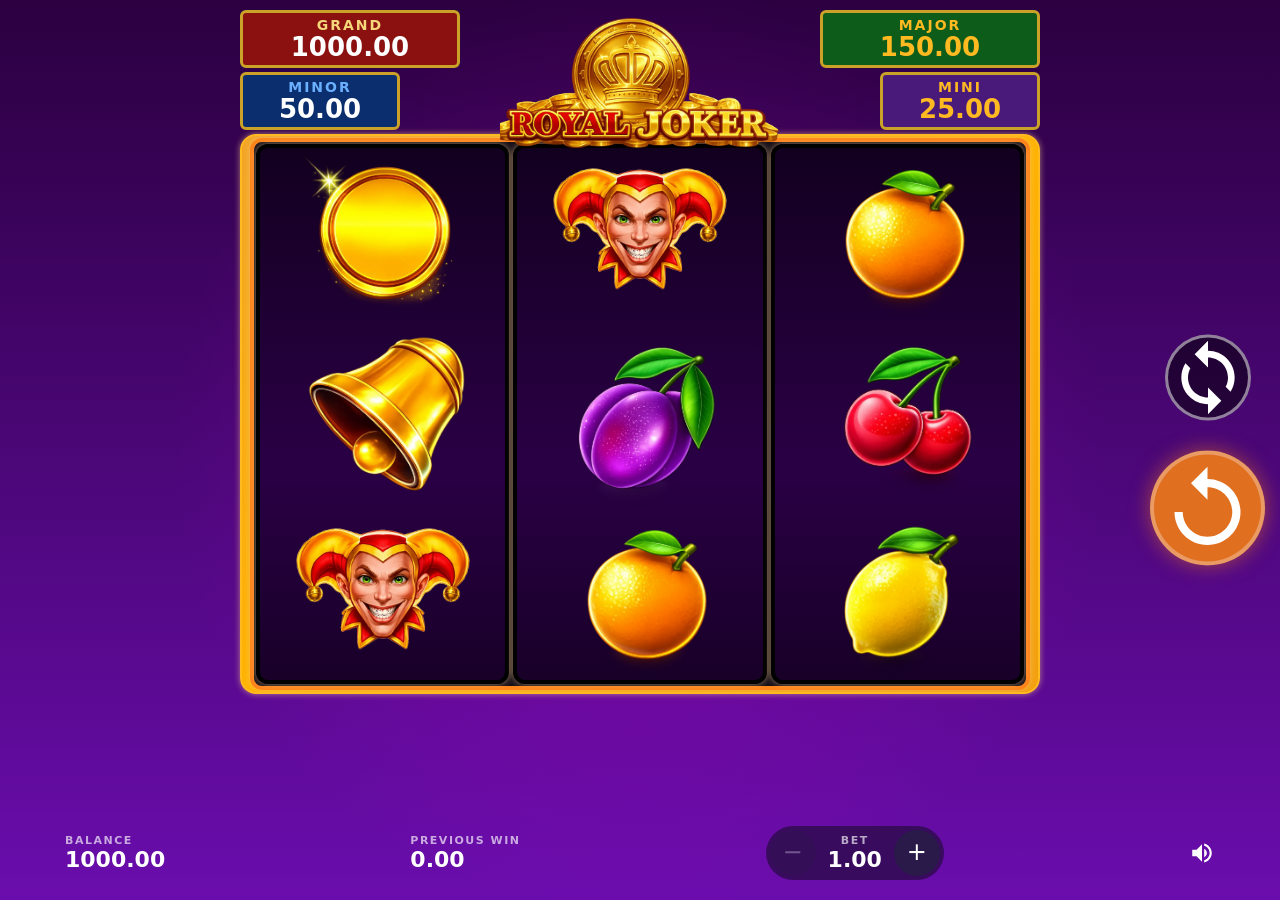
==== docs/index.html @ aa36d85f "build after fix" ====
<!doctype html>
<html lang="en">
	<head>
		<meta charset="UTF-8">
		<meta name="viewport" content="width=device-width, initial-scale=1.0, maximum-scale=1.0, user-scalable=no">
		<link rel="shortcut icon" href="./assets/img/favicon.ico">
		<title>Royal Joker: Hold and Win</title>
		<script type="module" crossorigin="" src="./js/index.min.js?v=1774615355689"></script>
		<link rel="modulepreload" crossorigin="" href="./js/common.min.js?v=1774615355689">
		<link rel="stylesheet" crossorigin="" href="./css/index.min.css?v=1774615355689">
	</head>
	<body>
		<div class="wrapper">
			<main class="page">
				<div class="page__container">
					<div class="game">
						<div class="game__wrap">
							<!-- Header with jackpots and logo -->
							<div class="game__header">
								<div class="game__header-coin">
									<img alt="Logo" fetchpriority="high" src="./assets/img/logo.webp">
								</div>
								<div class="game__header-top">
									<div class="jackpot jackpot--grand">
										<span class="jackpot__label">GRAND</span>
										<span class="jackpot__value">1000.00</span>
									</div>
									<div class="jackpot jackpot--major">
										<span class="jackpot__label">MAJOR</span>
										<span class="jackpot__value">150.00</span>
									</div>
								</div>
								<div class="game__header-bottom">
									<div class="jackpot jackpot--minor">
										<span class="jackpot__label">MINOR</span>
										<span class="jackpot__value">50.00</span>
									</div>
									<div class="jackpot jackpot--mini">
										<span class="jackpot__label">MINI</span>
										<span class="jackpot__value">25.00</span>
									</div>
								</div>
							</div>
							<div class="game__field">
								<div class="drum">
									<div class="drum__spinner">
										<div class="drum__column">
											<div class="drum__image">
												<img alt="Icon game" src="./assets/img/icon/icon-1.webp">
											</div>
											<div class="drum__image">
												<img alt="Icon game" src="./assets/img/icon/icon-2.webp">
											</div>
											<div class="drum__image">
												<img alt="Icon game" src="./assets/img/icon/icon-3.webp">
											</div>
										</div>
										<div class="drum__column">
											<div class="drum__image">
												<img alt="Icon game" src="./assets/img/icon/icon-5.webp">
											</div>
											<div class="drum__image">
												<img alt="Icon game" src="./assets/img/icon/icon-6.webp">
											</div>
											<div class="drum__image">
												<img alt="Icon game" src="./assets/img/icon/icon-7.webp">
											</div>
										</div>
										<div class="drum__column">
											<div class="drum__image">
												<img alt="Icon game" src="./assets/img/icon/icon-1.webp">
											</div>
											<div class="drum__image">
												<img alt="Icon game" src="./assets/img/icon/icon-2.webp">
											</div>
											<div class="drum__image">
												<img alt="Icon game" src="./assets/img/icon/icon-3.webp">
											</div>
										</div>
										<div class="drum__column">
											<div class="drum__image">
												<img alt="Icon game" src="./assets/img/icon/icon-5.webp">
											</div>
											<div class="drum__image">
												<img alt="Icon game" src="./assets/img/icon/icon-6.webp">
											</div>
											<div class="drum__image">
												<img alt="Icon game" src="./assets/img/icon/icon-7.webp">
											</div>
										</div>
										<div class="drum__column">
											<div class="drum__image">
												<img alt="Icon game" src="./assets/img/icon/icon-1.webp">
											</div>
											<div class="drum__image">
												<img alt="Icon game" src="./assets/img/icon/icon-2.webp">
											</div>
											<div class="drum__image">
												<img alt="Icon game" src="./assets/img/icon/icon-3.webp">
											</div>
										</div>
									</div>
								</div>
							</div>
						</div>
						<div class="menu">
							<div class="spin-controls">
								<a href="#" class="menu__btn menu__btn--auto menu__button-auto">
									<span class="menu__btn-icon"></span>
								</a>
								<a href="#" class="menu__btn menu__btn--spin menu__button-spin"></a>
							</div>
							<div class="menu__bar">
								<div class="menu__info-block">
									<span class="menu__info-label">BALANCE</span>
									<span class="menu__info-value menu__info">
										<span class="number">1000.00</span>
									</span>
								</div>
								<div class="menu__info-block">
									<span class="menu__info-label">PREVIOUS WIN</span>
									<span class="menu__info-value menu__last-win">
										<span class="number">0.00</span>
									</span>
								</div>
								<div class="menu__wrap" data-fls-dynamic=".spin-controls, 767.98, first">
									<button type="button" class="menu__bet-decrease">&#8722;</button>
									<div class="menu__bet-info">
										<span class="menu__bet-label-wrap">BET</span>
										<span class="menu__bet-current">
											<span class="number">1.00</span>
										</span>
									</div>
									<button type="button" class="menu__bet-increase">&#43;</button>
								</div>
								<a href="#" class="menu__btn menu__btn--sound menu__sound">
									<span class="menu__btn-icon"></span>
								</a>
							</div>
						</div>
					</div>
					<div class="popup">
						<div class="popup__overlay"></div>
						<div class="popup__content">
							<div class="popup__inner">
								<h2 class="popup__title">Congratulations!</h2>
								<p class="popup__text">Ready to continue playing?</p>
								<a class="cta-button" href="#">Download Now</a>
							</div>
						</div>
					</div>
				</div>
			</main>
		</div>
		<div class="rotate-overlay">
			<div class="rotate-overlay__content">
				<svg xmlns="http://www.w3.org/2000/svg" viewbox="0 0 24 24" fill="none" stroke="currentColor" stroke-width="1.5">
					<rect x="4" y="2" width="16" height="20" rx="2"></rect>
					<path d="M12 18h.01"></path>
				</svg>
				<p>Please rotate your device to portrait mode</p>
			</div>
		</div>
	</body>
</html>
---- docs/css/index.min.css ----
*{padding:0;margin:0;border:0rem}*,*:before,*:after{box-sizing:border-box}*:before,*:after{display:inline-block}html,body{height:100%}body{line-height:1;scrollbar-gutter:stable;-ms-text-size-adjust:100%;-moz-text-size-adjust:100%;-webkit-text-size-adjust:100%;-webkit-font-smoothing:antialiased;-moz-osx-font-smoothing:grayscale}input,button,textarea{font-family:inherit;font-size:inherit;line-height:inherit;color:inherit;background-color:transparent}input,textarea{width:100%}label{display:inline-block}button,select,option{cursor:pointer}a{display:inline-block;color:inherit;text-decoration:none}ul li{list-style:none}img{max-width:100%;height:auto;vertical-align:middle}h1,h2,h3,h4,h5,h6{font-weight:inherit;font-size:inherit}address{font-style:normal}body{min-width:23.4375rem;color:#000;font-family:system-ui,-apple-system,BlinkMacSystemFont,Segoe UI,Roboto,sans-serif;font-size:1rem;background:#000}[data-fls-scrolllock] body{overflow:hidden;touch-action:none;overscroll-behavior:none}.wrapper{min-height:100%;display:flex;flex-direction:column;overflow:clip}.wrapper>main{flex:1 1 auto}.wrapper>*{min-width:0}.rotate-overlay{display:none;position:fixed;top:0;left:0;width:100%;height:100vh;height:100dvh;z-index:99999;background:#000;align-items:center;justify-content:center}.rotate-overlay__content{display:flex;flex-direction:column;align-items:center;gap:1.5rem;color:#fff;text-align:center;padding:1.25rem}.rotate-overlay__content svg{width:6.25rem;height:6.25rem;animation:rotate-hint 1.5s ease-in-out infinite alternate}.rotate-overlay__content p{font-size:2.5rem;max-width:36rem;line-height:1.4}@keyframes rotate-hint{0%{transform:rotate(0)}to{transform:rotate(-90deg)}}.page{background:radial-gradient(circle at center,rgba(255,0,255,.2),transparent 60%),linear-gradient(180deg,#2b0040,#6a0dad);min-height:100vh;min-height:100dvh;display:flex;flex-direction:column}.page__container{display:flex;align-items:center;justify-content:center;flex:1}.game{width:100%;height:100vh;height:100dvh;height:calc(var(--vh, 1vh) * 100);position:relative;z-index:5;padding:max(0.625rem,10 / 1440 * 100vw) max(1.875rem,30 / 1440 * 100vw);display:flex;flex-direction:column;justify-content:space-between}.game__wrap{width:100%;padding:0 max(5rem,80 / 1440 * 100vw)}.game__header{position:relative;z-index:100;display:grid;grid-template-rows:auto auto;max-width:50rem;margin:0 auto}.game__header-coin{position:absolute;left:50%;bottom:-1.125rem;transform:translate(-50%);width:max(17.5rem,280 / 1440 * 100vw);pointer-events:none}.game__header-coin img{width:100%;height:auto}.game__header-top{display:flex;justify-content:space-between;gap:max(0.625rem,10 / 1440 * 100vw)}.game__header-bottom{display:flex;align-items:center;justify-content:space-between;gap:max(0.625rem,10 / 1440 * 100vw);margin-top:max(0.25rem,4 / 1440 * 100vw)}.game__title{font-family:serif;font-size:max(2.625rem,42 / 1440 * 100vw);font-weight:900;font-style:italic;color:#e8a000;text-shadow:0 0 max(0.5rem,8 / 1440 * 100vw) rgba(255,180,0,.9),0.125rem 0.125rem 0 #7a1a00,-0.0625rem -0.0625rem 0 #7a1a00;letter-spacing:max(0.125rem,2 / 1440 * 100vw);text-transform:uppercase;line-height:1;white-space:nowrap}.game__field{margin-top:max(0.25rem,4 / 1440 * 100vw);display:flex;flex-direction:column;align-items:center;position:relative}.jackpot{display:flex;flex-direction:column;align-items:center;padding:max(0.3125rem,5 / 1440 * 100vw) max(1.125rem,18 / 1440 * 100vw);border:max(0.1875rem,3 / 1440 * 100vw) solid #c9a227;border-radius:max(0.375rem,6 / 1440 * 100vw);flex:1}.jackpot__label{font-size:max(0.875rem,14 / 1440 * 100vw);font-weight:700;text-transform:uppercase;letter-spacing:max(0.125rem,2 / 1440 * 100vw);margin-bottom:max(0.125rem,2 / 1440 * 100vw);color:#ffb921}.jackpot__value{font-size:max(1.625rem,26 / 1440 * 100vw);font-weight:900;line-height:1;color:#ffb921}.jackpot--grand{background:#8b1010;border-color:#c9a227}.jackpot--grand .jackpot__label{color:#f5d77a}.jackpot--grand .jackpot__value{color:#fff}.jackpot--major{background:#0d5c1a;border-color:#c9a227}.jackpot--major .jackpot__label,.jackpot--major .jackpot__value{color:#ffb921}.jackpot--minor{background:#0a2e6e;border-color:#c9a227}.jackpot--minor .jackpot__label{color:#6ab0ff}.jackpot--minor .jackpot__value{color:#fff}.jackpot--mini{background:#4a1a7a;border-color:#c9a227}.jackpot--mini .jackpot__label,.jackpot--mini .jackpot__value{color:#ffb921}.jackpot--grand,.jackpot--major{max-width:max(13.75rem,220 / 1440 * 100vw)}.jackpot--minor,.jackpot--mini{max-width:max(10rem,160 / 1440 * 100vw)}.drum{display:flex;align-items:center;justify-content:space-around;overflow:hidden;position:relative;max-width:50rem;width:100%;background:linear-gradient(145deg,#f2a527,#ffb300,#f39f0f);border:max(0.125rem,2 / 1440 * 100vw) solid #ffb921;box-shadow:0 0 max(0.375rem,6 / 1440 * 100vw) #f6c98b99;padding:max(0.125rem,2 / 1440 * 100vw) max(0.5rem,8 / 1440 * 100vw);border-radius:max(1rem,16 / 1440 * 100vw)}.drum__spinner{width:100%;height:100%;display:grid;grid-template-columns:repeat(3,1fr);background:#16101a;position:relative;z-index:10;border:max(0.25rem,4 / 1440 * 100vw) solid #fe851c;box-shadow:0 0 max(0.375rem,6 / 1440 * 100vw) #f6c98b99;border-radius:max(0.75rem,12 / 1440 * 100vw)}.drum__column{position:relative;overflow:hidden;z-index:10;background:linear-gradient(180deg,#12001f,#1f0033,#2a0045 60%,#180028);border:max(0.25rem,4 / 1440 * 100vw) solid #000;box-shadow:0 0 max(0.375rem,6 / 1440 * 100vw) #f6c98b99;border-radius:max(0.75rem,12 / 1440 * 100vw);height:max(33.75rem,540 / 1440 * 100vw)}.drum__column:not(:first-child),.drum__column:not(:last-child){margin:max(0.125rem,2 / 1440 * 100vw) max(0.125rem,2 / 1440 * 100vw)}.drum__strip{display:flex;flex-direction:column;will-change:transform;filter:blur(0);transition:filter .3s ease-in-out}.drum__strip.active{filter:blur(0.0625rem)}.drum__image{display:flex;align-items:center;justify-content:center;width:100%;height:max(11.25rem,180 / 1440 * 100vw);flex-shrink:0}.drum__image img{max-width:100%;max-height:100%;width:auto;height:auto;object-fit:contain}.bigwin-animation{animation:pulse .3s ease-in-out infinite alternate}.smallwin-animation{animation:pulse .5s ease-in-out 2}@keyframes pulse{0%{box-shadow:0 0 max(0.375rem,6 / 1440 * 100vw) #f6c98b99}to{box-shadow:0 0 max(1.875rem,30 / 1440 * 100vw) #ffd700e6,0 0 max(3.75rem,60 / 1440 * 100vw) #ffd70080}}.win-flash{position:absolute;width:max(1.25rem,20 / 1440 * 100vw);height:max(1.25rem,20 / 1440 * 100vw);background:radial-gradient(circle,rgb(255,255,255) 0%,rgba(255,215,0,.8) 50%,transparent 70%);border-radius:50%;pointer-events:none;animation:flash .6s ease-out forwards;z-index:100}@keyframes flash{0%{transform:scale(0);opacity:1}to{transform:scale(3);opacity:0}}.win-line-svg{opacity:0;transition:opacity .3s ease}.win-line-svg.visible{opacity:1}.win-line{fill:none;stroke:linear;stroke:url(#winLineGradient);stroke:#fc0;stroke-width:max(0.375rem,6 / 1440 * 100vw);stroke-linecap:round;stroke-linejoin:round;filter:drop-shadow(0 0 max(0.5rem,8 / 1440 * 100vw) rgba(255,200,0,.8)) drop-shadow(0 0 max(0.9375rem,15 / 1440 * 100vw) rgba(255,150,0,.6));animation:lineGlow .5s ease-in-out infinite alternate}.win-line-dot{fill:#fff;stroke:#fc0;stroke-width:max(0.1875rem,3 / 1440 * 100vw);filter:drop-shadow(0 0 max(0.375rem,6 / 1440 * 100vw) rgba(255,200,0,.9));animation:dotPulse .4s ease-in-out infinite alternate}@keyframes lineGlow{0%{stroke-width:max(0.3125rem,5 / 1440 * 100vw);filter:drop-shadow(0 0 max(0.5rem,8 / 1440 * 100vw) rgba(255,200,0,.8)) drop-shadow(0 0 max(0.9375rem,15 / 1440 * 100vw) rgba(255,150,0,.6))}to{stroke-width:max(0.5rem,8 / 1440 * 100vw);filter:drop-shadow(0 0 max(0.75rem,12 / 1440 * 100vw) rgb(255,200,0)) drop-shadow(0 0 max(1.5625rem,25 / 1440 * 100vw) rgba(255,150,0,.8))}}@keyframes dotPulse{0%{r:6;opacity:.8}to{r:10;opacity:1}}.drum__image.dimmed{filter:brightness(.4);transition:filter .3s ease}.drum__image.winning{animation:wobble .4s ease-in-out infinite;filter:brightness(1.1) drop-shadow(0 0 max(0.5rem,8 / 1440 * 100vw) rgba(255,215,0,.8));z-index:20;position:relative}@keyframes wobble{0%{transform:rotate(0)}25%{transform:rotate(5deg)}50%{transform:rotate(0)}75%{transform:rotate(-5deg)}to{transform:rotate(0)}}.drum__image.win-border-animation{position:relative;z-index:20}.win-border-svg{opacity:0;transition:opacity .3s ease}.win-border-svg.active{opacity:1}.win-border-svg .animated-border-rect,.win-border-svg .animated-border-glow{animation:borderRotate 3s linear infinite}.win-border-svg .animated-border-rect-2,.win-border-svg .animated-border-glow-2{animation:borderRotate2 3s linear infinite}@keyframes borderRotate{0%{stroke-dashoffset:0}to{stroke-dashoffset:-800}}@keyframes borderRotate2{0%{stroke-dashoffset:-400}to{stroke-dashoffset:-1200}}.paylines-svg{opacity:0;transition:opacity .3s ease}.paylines-svg.visible{opacity:1}.payline{fill:none;stroke:#ffb921;stroke-width:max(0.3125rem,5 / 1440 * 100vw);stroke-linecap:round;stroke-linejoin:round;paint-order:stroke fill;filter:drop-shadow(0 0 max(0.25rem,4 / 1440 * 100vw) rgba(0,0,0,.5))}.payline-stroke{fill:none;stroke:#d53404;stroke-width:max(0.5625rem,9 / 1440 * 100vw);stroke-linecap:round;stroke-linejoin:round}.menu{width:100%;z-index:10;color:#fff}.menu__bar{display:flex;align-items:center;justify-content:space-between;gap:max(1.25rem,20 / 1440 * 100vw);padding:max(0.625rem,10 / 1440 * 100vw) max(1.25rem,20 / 1440 * 100vw)}.menu__info-block{display:flex;flex-direction:column}.menu__info-label{font-size:max(0.6875rem,11 / 1440 * 100vw);font-weight:700;letter-spacing:max(0.09375rem,1.5 / 1440 * 100vw);color:#ffffffa6;text-transform:uppercase;line-height:1;margin-bottom:max(0.1875rem,3 / 1440 * 100vw);white-space:nowrap}.menu__info-value{font-size:max(1.375rem,22 / 1440 * 100vw);font-weight:700;color:#fff;line-height:1}.menu__wrap{display:flex;align-items:center;gap:0;background-color:#1a0a2e99;border-radius:max(2.25rem,36 / 1440 * 100vw);padding:max(0.25rem,4 / 1440 * 100vw)}.menu__bet-decrease,.menu__bet-increase{width:max(2.875rem,46 / 1440 * 100vw);height:max(2.875rem,46 / 1440 * 100vw);border-radius:50%;background:#2a1a4a;border:none;display:flex;align-items:center;justify-content:center;cursor:pointer;color:#fff;font-size:max(1.5rem,24 / 1440 * 100vw);font-weight:300;flex-shrink:0;transition:background .15s ease,transform .1s ease;line-height:1;padding-bottom:0.1875rem}.menu__bet-decrease:hover,.menu__bet-increase:hover{background:#3a2a5a}.menu__bet-decrease:active,.menu__bet-increase:active{transform:scale(.92)}.menu__bet-decrease:disabled,.menu__bet-increase:disabled{opacity:.3;cursor:default;pointer-events:none}.menu__bet-info{display:flex;flex-direction:column;align-items:center;padding:0 max(0.75rem,12 / 1440 * 100vw)}.menu__bet-label-wrap{display:block;font-size:max(0.6875rem,11 / 1440 * 100vw);font-weight:700;letter-spacing:max(0.09375rem,1.5 / 1440 * 100vw);color:#ffffffa6;text-transform:uppercase;line-height:1;margin-bottom:max(0.1875rem,3 / 1440 * 100vw)}.menu__bet-current{display:block;font-size:max(1.375rem,22 / 1440 * 100vw);font-weight:700;color:#fff;line-height:1;white-space:nowrap}.menu__btn{border-radius:50%;border:none;display:flex;align-items:center;justify-content:center;cursor:pointer;transition:opacity .2s ease,transform .1s ease;color:#fff}.menu__btn:hover{opacity:.8}.menu__btn:active{transform:scale(.95)}.menu__btn--sound .menu__btn-icon:before{content:"";display:block;width:max(1.625rem,26 / 1440 * 100vw);height:max(1.625rem,26 / 1440 * 100vw);background:url("data:image/svg+xml,%3Csvg xmlns='http://www.w3.org/2000/svg' fill='white' viewBox='0 0 24 24'%3E%3Cpath d='M3 9v6h4l5 5V4L7 9H3zm13.5 3c0-1.77-1.02-3.29-2.5-4.03v8.05c1.48-.73 2.5-2.25 2.5-4.02zM14 3.23v2.06c2.89.86 5 3.54 5 6.71s-2.11 5.85-5 6.71v2.06c4.01-.91 7-4.49 7-8.77s-2.99-7.86-7-8.77z'/%3E%3C/svg%3E") center/contain no-repeat}.menu__btn--sound.sound-off{opacity:.4}.menu__btn--sound.sound-off .menu__btn-icon:before{background-image:url("data:image/svg+xml,%3Csvg xmlns='http://www.w3.org/2000/svg' fill='white' viewBox='0 0 24 24'%3E%3Cpath d='M16.5 12c0-1.77-1.02-3.29-2.5-4.03v2.21l2.45 2.45c.03-.2.05-.41.05-.63zm2.5 0c0 .94-.2 1.82-.54 2.64l1.51 1.51C20.63 14.91 21 13.5 21 12c0-4.28-2.99-7.86-7-8.77v2.06c2.89.86 5 3.54 5 6.71zM4.27 3L3 4.27 7.73 9H3v6h4l5 5v-6.73l4.25 4.25c-.67.52-1.42.93-2.25 1.18v2.06c1.38-.31 2.63-.95 3.69-1.81L19.73 21 21 19.73l-9-9L4.27 3zM12 4L9.91 6.09 12 8.18V4z'/%3E%3C/svg%3E")}.menu__btn.disabled{opacity:.5;pointer-events:none}.spin-controls{position:absolute;top:50%;right:0;transform:translateY(-50%);display:flex;flex-direction:column;align-items:center;gap:max(1.875rem,30 / 1440 * 100vw);z-index:20}.menu__btn--auto{border-radius:50%;border:max(0.1875rem,3 / 1440 * 100vw) solid rgba(255,255,255,.5);background:#00000080;display:flex;align-items:center;justify-content:center;cursor:pointer;transition:opacity .2s ease,transform .1s ease}.menu__btn--auto:hover{opacity:.85}.menu__btn--auto:active{transform:scale(.95)}.menu__btn--auto.disabled{opacity:.4;pointer-events:none}.menu__btn--auto .menu__btn-icon:before{content:"";display:block;width:max(5rem,80 / 1440 * 100vw);height:max(5rem,80 / 1440 * 100vw);background:url("data:image/svg+xml,%3Csvg xmlns='http://www.w3.org/2000/svg' fill='white' viewBox='0 0 24 24'%3E%3Cpath d='M12 4V1L8 5l4 4V6c3.31 0 6 2.69 6 6 0 1.01-.25 1.97-.7 2.8l1.46 1.46C19.54 15.03 20 13.57 20 12c0-4.42-3.58-8-8-8zm0 14c-3.31 0-6-2.69-6-6 0-1.01.25-1.97.7-2.8L5.24 7.74C4.46 8.97 4 10.43 4 12c0 4.42 3.58 8 8 8v3l4-4-4-4v3z'/%3E%3C/svg%3E") center/contain no-repeat}.menu__btn--spin{width:max(7.1875rem,115 / 1440 * 100vw);height:max(7.1875rem,115 / 1440 * 100vw);border-radius:50%;background:#e07020;border:max(0.25rem,4 / 1440 * 100vw) solid rgba(255,255,255,.3);display:flex;flex-direction:column;align-items:center;justify-content:center;cursor:pointer;transition:opacity .2s ease,transform .1s ease;box-shadow:0 0 max(1.25rem,20 / 1440 * 100vw) #e0702099}.menu__btn--spin:hover{opacity:.9}.menu__btn--spin:active{transform:scale(.95)}.menu__btn--spin.disabled{opacity:.4;pointer-events:none}.menu__btn--spin:before{content:"";margin-top:0.5rem;width:100%;height:100%;display:block;background:url("data:image/svg+xml,%3Csvg xmlns='http://www.w3.org/2000/svg' fill='white' viewBox='0 0 24 24'%3E%3Cpath d='M12 4V1L8 5l4 4V6c3.31 0 6 2.69 6 6s-2.69 6-6 6-6-2.69-6-6H4c0 4.42 3.58 8 8 8s8-3.58 8-8-3.58-8-8-8z'/%3E%3C/svg%3E") center/contain no-repeat}.popup{position:fixed;top:0;left:0;width:100%;height:100%;z-index:1000;opacity:0;visibility:hidden;transition:opacity .5s ease,visibility .5s ease}.popup.show{opacity:1;visibility:visible}.popup.show .popup__overlay{opacity:1}.popup.show .popup__content{scale:1;opacity:1}.popup__overlay{position:absolute;top:0;left:0;width:100%;height:100%;background:#000000a6;-webkit-backdrop-filter:blur(max(0.625rem,10 / 1440 * 100vw));backdrop-filter:blur(max(0.625rem,10 / 1440 * 100vw));opacity:0;transition:opacity .5s ease}.popup__content{position:absolute;top:50%;left:50%;transform:translate(-50%,-50%);scale:.7;opacity:0;transition:all .5s cubic-bezier(.68,-.55,.265,1.55);z-index:100}.popup__inner{background:radial-gradient(ellipse at center,#5a008c40,#28004699,#0a0014),linear-gradient(180deg,#140022,#2a0045);border:max(0.25rem,4 / 1440 * 100vw) solid #ffd700;border-radius:max(1.875rem,30 / 1440 * 100vw);padding:max(3.125rem,50 / 1440 * 100vw) max(3.75rem,60 / 1440 * 100vw);text-align:center;box-shadow:0 max(1.25rem,20 / 1440 * 100vw) max(3.75rem,60 / 1440 * 100vw) #ffd7004d,0 0 max(2.5rem,40 / 1440 * 100vw) #ff6b9d66,inset 0 max(0.125rem,2 / 1440 * 100vw) max(1.25rem,20 / 1440 * 100vw) #ffffff1a;position:relative;overflow:hidden;display:flex;flex-direction:column;align-items:center;justify-content:center}.popup__title{font-size:max(3rem,48 / 1440 * 100vw);font-weight:700;color:gold;text-shadow:0 0 max(1.25rem,20 / 1440 * 100vw) rgba(255,215,0,.5),0 max(0.25rem,4 / 1440 * 100vw) max(0.5rem,8 / 1440 * 100vw) rgba(0,0,0,.5);margin-bottom:max(1.25rem,20 / 1440 * 100vw);text-transform:uppercase;letter-spacing:max(0.125rem,2 / 1440 * 100vw);animation:titleGlow 2s ease-in-out infinite}.popup__text{font-size:max(1.5rem,24 / 1440 * 100vw);font-weight:600;color:#fff;margin-bottom:max(2.5rem,40 / 1440 * 100vw);text-shadow:0 max(0.125rem,2 / 1440 * 100vw) max(0.25rem,4 / 1440 * 100vw) rgba(0,0,0,.5)}.cta-button{background-color:#fe851c;color:#fff;padding:max(0.9375rem,15 / 1440 * 100vw) max(1.5625rem,25 / 1440 * 100vw);font-size:max(1.375rem,22 / 1440 * 100vw);font-weight:700;border-radius:max(0.75rem,12 / 1440 * 100vw);text-align:center;animation:ctaPulse 1.5s ease-in-out infinite}@keyframes ctaPulse{0%{transform:scale(1);box-shadow:0 0 #fe851cb3}50%{transform:scale(1.05);box-shadow:0 0 max(1.25rem,20 / 1440 * 100vw) max(0.625rem,10 / 1440 * 100vw) #fe851c4d}to{transform:scale(1);box-shadow:0 0 #fe851c00}}.confetti-canvas{position:fixed;top:0;left:0;width:100%;height:100%;pointer-events:none;z-index:99;opacity:0;transition:opacity .3s ease}.popup.show .confetti-canvas{opacity:1}.confetti-canvas canvas{display:block}@media not (max-width:90em){[class*=__container]{padding-left:0.9375rem}[class*=__container]{padding-right:0.9375rem}}@media (max-width:61.99875em){.game__wrap{padding:0}.spin-controls{position:static;flex-direction:row;transform:none;justify-content:center;padding:0.5rem 0.75rem;gap:1.25rem}.menu__btn--auto .menu__btn-icon:before{width:max(2.8125rem,45 / 1440 * 100vw);height:max(2.8125rem,45 / 1440 * 100vw)}.menu__btn--spin{width:max(5rem,80 / 1440 * 100vw);height:max(5rem,80 / 1440 * 100vw)}}@media (max-width:47.99875em){.game{padding-left:0;padding-right:0;justify-content:center;gap:1.25rem}.game__header-top{gap:0.375rem}.game__header-bottom{gap:0.375rem;margin-top:0.1875rem}.game__title{font-size:1.375rem;letter-spacing:0.0625rem}.jackpot{padding:0.25rem 0.625rem;min-width:0;border-width:0.125rem;border-radius:0.3125rem}.jackpot__label{font-size:0.5625rem;letter-spacing:0.0625rem}.jackpot__value{font-size:1rem}.drum{padding:0.25rem;border-width:0.125rem;border-radius:1rem}.drum__spinner{border-width:0.125rem;border-radius:0.75rem}.drum__column{height:22.5rem;border-width:0.125rem;border-radius:0.75rem;margin:0.125rem}.drum__column:nth-child(4),.drum__column:nth-child(5){display:none}.drum__image{height:7.5rem;padding:0.625rem}.win-flash{width:1.25rem;height:1.25rem}.menu__bar{gap:0.75rem;padding:0.5rem 0.75rem}.menu__info-label{font-size:0.5625rem;letter-spacing:0.0625rem;margin-bottom:0.125rem}.menu__info-value{font-size:1.125rem}.menu__wrap{border-radius:2.25rem;padding:0.25rem}.menu__bet-decrease,.menu__bet-increase{width:2.375rem;height:2.375rem;font-size:1.25rem}.menu__bet-info{padding:0 0.5rem}.menu__bet-label-wrap{font-size:0.5625rem;letter-spacing:0.0625rem;margin-bottom:0.125rem}.menu__bet-current{font-size:1.125rem}.menu__btn--sound .menu__btn-icon:before{width:1.375rem;height:1.375rem}.popup__overlay{-webkit-backdrop-filter:blur(0.625rem);backdrop-filter:blur(0.625rem)}.popup__inner{padding:2.5rem 1.875rem;border-radius:1.25rem;border-width:0.1875rem}.popup__title{font-size:1.5rem;margin-bottom:0.9375rem;letter-spacing:0.125rem}.popup__text{font-size:1rem;margin-bottom:1.875rem}.cta-button{padding:0.9375rem 1.5625rem;font-size:1.375rem;border-radius:0.75rem;border-width:0.125rem}}@media (max-height:43.75em){.game__field{margin-top:0.625rem}}@media (max-width:40em){.game__header-coin{width:max(13.75rem,220 / 1440 * 100vw)}.jackpot--grand,.jackpot--major{max-width:max(6.875rem,110 / 1440 * 100vw)}.jackpot--minor,.jackpot--mini{max-width:max(5rem,80 / 1440 * 100vw)}}@media (orientation:landscape)and (max-height:31.25rem){.wrapper{display:none}.rotate-overlay{display:flex;overflow:hidden;touch-action:none;overscroll-behavior:none}}@media (not (max-width:23.4375em))and (max-width:90em){[class*=__container]{padding-left:clamp(0.9375rem,0.9375rem + 0vw,0.9375rem)}[class*=__container]{padding-right:clamp(0.9375rem,0.9375rem + 0vw,0.9375rem)}}@media (max-width:23.4375em){[class*=__container]{padding-left:0.9375rem}[class*=__container]{padding-right:0.9375rem}}
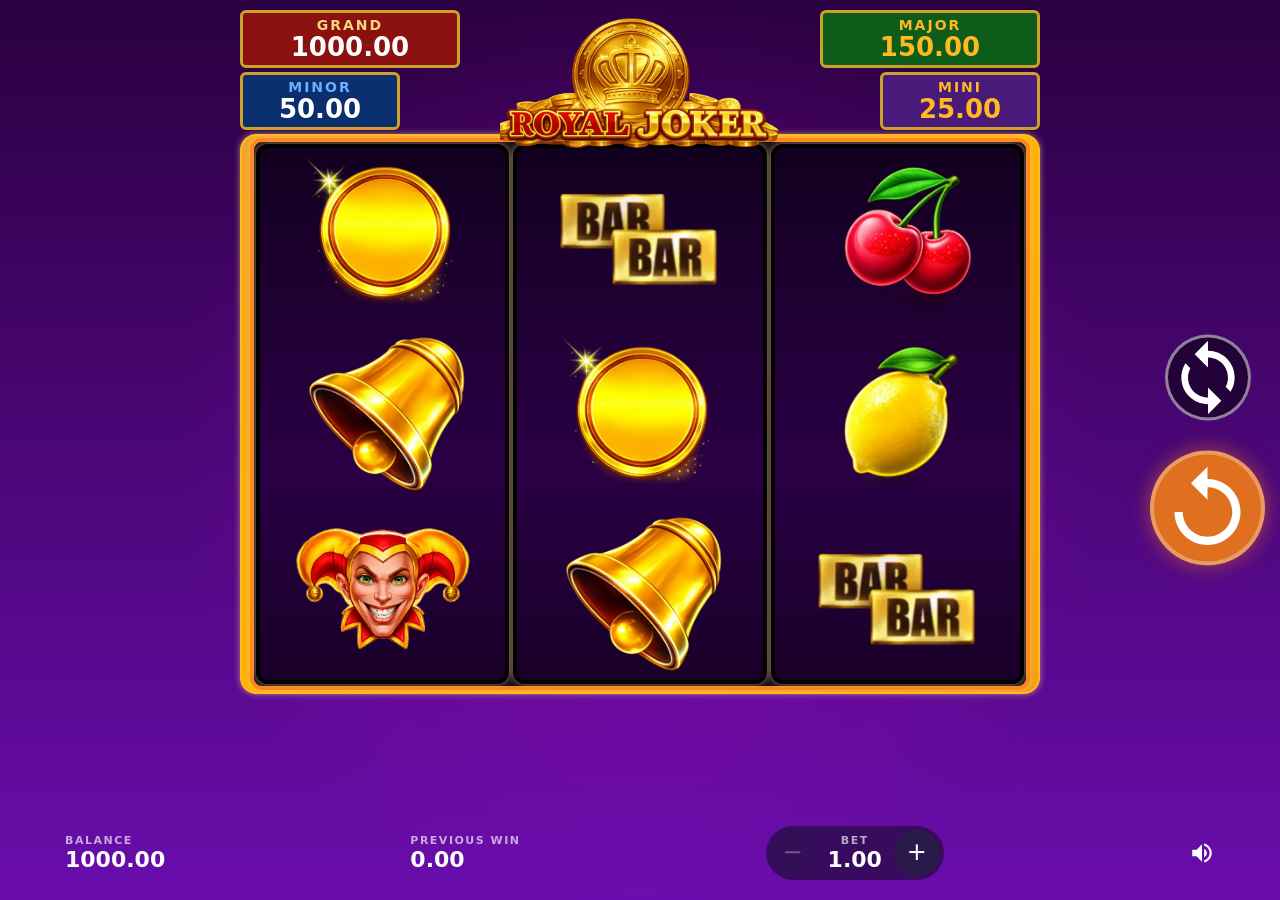
==== commit 2d82f3da: "fix zoom" ====
--- a/docs/index.html
+++ b/docs/index.html
@@ -5,9 +5,9 @@
 		<meta name="viewport" content="width=device-width, initial-scale=1.0, maximum-scale=1.0, user-scalable=no">
 		<link rel="shortcut icon" href="./assets/img/favicon.ico">
 		<title>Royal Joker: Hold and Win</title>
-		<script type="module" crossorigin="" src="./js/index.min.js?v=1774615355689"></script>
-		<link rel="modulepreload" crossorigin="" href="./js/common.min.js?v=1774615355689">
-		<link rel="stylesheet" crossorigin="" href="./css/index.min.css?v=1774615355689">
+		<script type="module" crossorigin="" src="./js/index.min.js?v=1774616543588"></script>
+		<link rel="modulepreload" crossorigin="" href="./js/common.min.js?v=1774616543588">
+		<link rel="stylesheet" crossorigin="" href="./css/index.min.css?v=1774616543588">
 	</head>
 	<body>
 		<div class="wrapper">
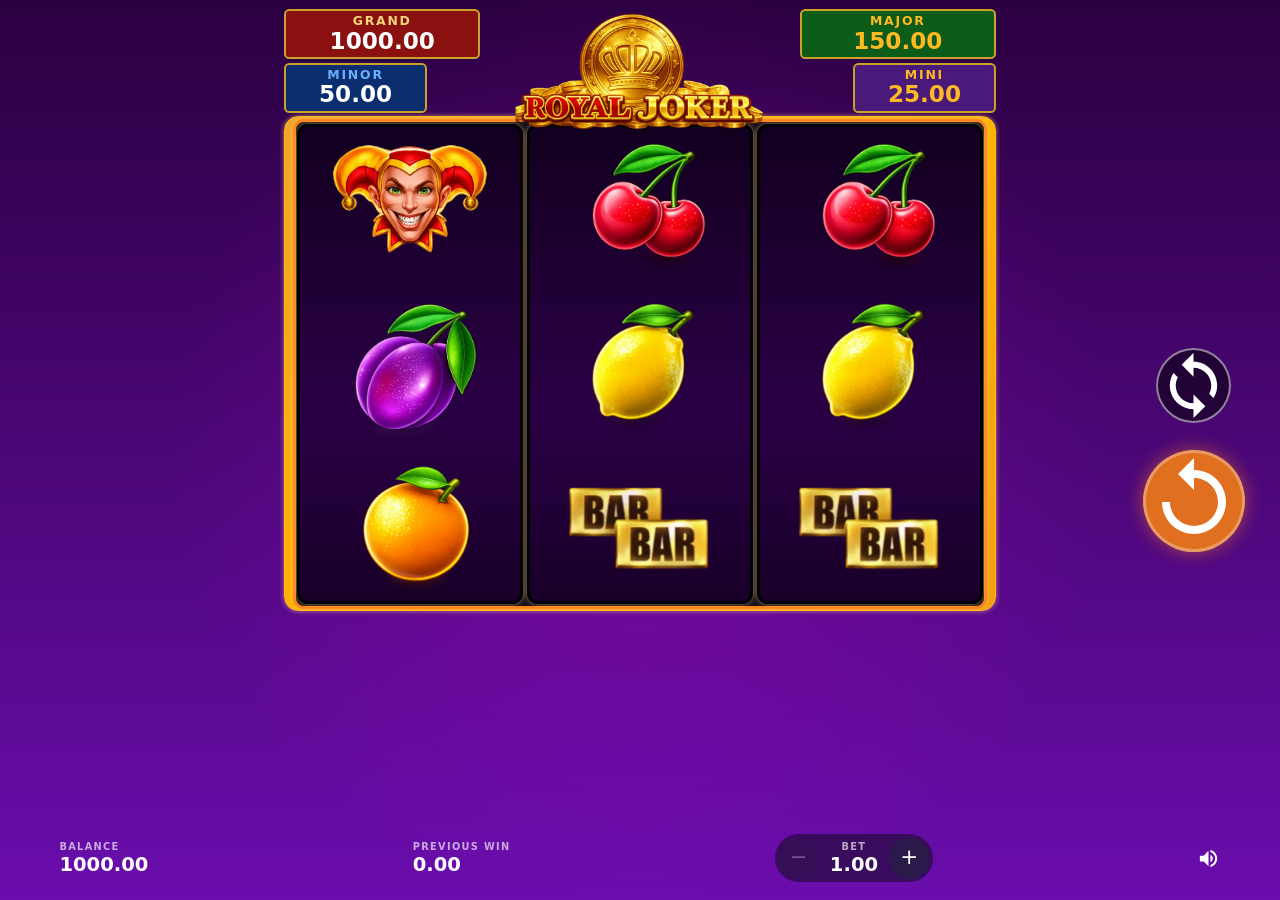
==== commit ca6b594f: "test mobile after fix" ====
--- a/docs/index.html
+++ b/docs/index.html
@@ -5,9 +5,9 @@
 		<meta name="viewport" content="width=device-width, initial-scale=1.0, maximum-scale=1.0, user-scalable=no">
 		<link rel="shortcut icon" href="./assets/img/favicon.ico">
 		<title>Royal Joker: Hold and Win</title>
-		<script type="module" crossorigin="" src="./js/index.min.js?v=1774616543588"></script>
-		<link rel="modulepreload" crossorigin="" href="./js/common.min.js?v=1774616543588">
-		<link rel="stylesheet" crossorigin="" href="./css/index.min.css?v=1774616543588">
+		<script type="module" crossorigin="" src="./js/index.min.js?v=1774868295454"></script>
+		<link rel="modulepreload" crossorigin="" href="./js/common.min.js?v=1774868295454">
+		<link rel="stylesheet" crossorigin="" href="./css/index.min.css?v=1774868295454">
 	</head>
 	<body>
 		<div class="wrapper">
@@ -123,7 +123,7 @@
 										<span class="number">0.00</span>
 									</span>
 								</div>
-								<div class="menu__wrap" data-fls-dynamic=".spin-controls, 767.98, first">
+								<div class="menu__wrap" data-fls-dynamic=".spin-controls, touch, first">
 									<button type="button" class="menu__bet-decrease">&#8722;</button>
 									<div class="menu__bet-info">
 										<span class="menu__bet-label-wrap">BET</span>
--- a/docs/css/index.min.css
+++ b/docs/css/index.min.css
@@ -1 +1 @@
-*{padding:0;margin:0;border:0rem}*,*:before,*:after{box-sizing:border-box}*:before,*:after{display:inline-block}html,body{height:100%}body{line-height:1;scrollbar-gutter:stable;-ms-text-size-adjust:100%;-moz-text-size-adjust:100%;-webkit-text-size-adjust:100%;-webkit-font-smoothing:antialiased;-moz-osx-font-smoothing:grayscale}input,button,textarea{font-family:inherit;font-size:inherit;line-height:inherit;color:inherit;background-color:transparent}input,textarea{width:100%}label{display:inline-block}button,select,option{cursor:pointer}a{display:inline-block;color:inherit;text-decoration:none}ul li{list-style:none}img{max-width:100%;height:auto;vertical-align:middle}h1,h2,h3,h4,h5,h6{font-weight:inherit;font-size:inherit}address{font-style:normal}body{min-width:23.4375rem;color:#000;font-family:system-ui,-apple-system,BlinkMacSystemFont,Segoe UI,Roboto,sans-serif;font-size:1rem;background:#000}[data-fls-scrolllock] body{overflow:hidden;touch-action:none;overscroll-behavior:none}.wrapper{min-height:100%;display:flex;flex-direction:column;overflow:clip}.wrapper>main{flex:1 1 auto}.wrapper>*{min-width:0}.rotate-overlay{display:none;position:fixed;top:0;left:0;width:100%;height:100vh;height:100dvh;z-index:99999;background:#000;align-items:center;justify-content:center}.rotate-overlay__content{display:flex;flex-direction:column;align-items:center;gap:1.5rem;color:#fff;text-align:center;padding:1.25rem}.rotate-overlay__content svg{width:6.25rem;height:6.25rem;animation:rotate-hint 1.5s ease-in-out infinite alternate}.rotate-overlay__content p{font-size:2.5rem;max-width:36rem;line-height:1.4}@keyframes rotate-hint{0%{transform:rotate(0)}to{transform:rotate(-90deg)}}.page{background:radial-gradient(circle at center,rgba(255,0,255,.2),transparent 60%),linear-gradient(180deg,#2b0040,#6a0dad);min-height:100vh;min-height:100dvh;display:flex;flex-direction:column}.page__container{display:flex;align-items:center;justify-content:center;flex:1}.game{width:100%;height:100vh;height:100dvh;height:calc(var(--vh, 1vh) * 100);position:relative;z-index:5;padding:max(0.625rem,10 / 1440 * 100vw) max(1.875rem,30 / 1440 * 100vw);display:flex;flex-direction:column;justify-content:space-between}.game__wrap{width:100%;padding:0 max(5rem,80 / 1440 * 100vw)}.game__header{position:relative;z-index:100;display:grid;grid-template-rows:auto auto;max-width:50rem;margin:0 auto}.game__header-coin{position:absolute;left:50%;bottom:-1.125rem;transform:translate(-50%);width:max(17.5rem,280 / 1440 * 100vw);pointer-events:none}.game__header-coin img{width:100%;height:auto}.game__header-top{display:flex;justify-content:space-between;gap:max(0.625rem,10 / 1440 * 100vw)}.game__header-bottom{display:flex;align-items:center;justify-content:space-between;gap:max(0.625rem,10 / 1440 * 100vw);margin-top:max(0.25rem,4 / 1440 * 100vw)}.game__title{font-family:serif;font-size:max(2.625rem,42 / 1440 * 100vw);font-weight:900;font-style:italic;color:#e8a000;text-shadow:0 0 max(0.5rem,8 / 1440 * 100vw) rgba(255,180,0,.9),0.125rem 0.125rem 0 #7a1a00,-0.0625rem -0.0625rem 0 #7a1a00;letter-spacing:max(0.125rem,2 / 1440 * 100vw);text-transform:uppercase;line-height:1;white-space:nowrap}.game__field{margin-top:max(0.25rem,4 / 1440 * 100vw);display:flex;flex-direction:column;align-items:center;position:relative}.jackpot{display:flex;flex-direction:column;align-items:center;padding:max(0.3125rem,5 / 1440 * 100vw) max(1.125rem,18 / 1440 * 100vw);border:max(0.1875rem,3 / 1440 * 100vw) solid #c9a227;border-radius:max(0.375rem,6 / 1440 * 100vw);flex:1}.jackpot__label{font-size:max(0.875rem,14 / 1440 * 100vw);font-weight:700;text-transform:uppercase;letter-spacing:max(0.125rem,2 / 1440 * 100vw);margin-bottom:max(0.125rem,2 / 1440 * 100vw);color:#ffb921}.jackpot__value{font-size:max(1.625rem,26 / 1440 * 100vw);font-weight:900;line-height:1;color:#ffb921}.jackpot--grand{background:#8b1010;border-color:#c9a227}.jackpot--grand .jackpot__label{color:#f5d77a}.jackpot--grand .jackpot__value{color:#fff}.jackpot--major{background:#0d5c1a;border-color:#c9a227}.jackpot--major .jackpot__label,.jackpot--major .jackpot__value{color:#ffb921}.jackpot--minor{background:#0a2e6e;border-color:#c9a227}.jackpot--minor .jackpot__label{color:#6ab0ff}.jackpot--minor .jackpot__value{color:#fff}.jackpot--mini{background:#4a1a7a;border-color:#c9a227}.jackpot--mini .jackpot__label,.jackpot--mini .jackpot__value{color:#ffb921}.jackpot--grand,.jackpot--major{max-width:max(13.75rem,220 / 1440 * 100vw)}.jackpot--minor,.jackpot--mini{max-width:max(10rem,160 / 1440 * 100vw)}.drum{display:flex;align-items:center;justify-content:space-around;overflow:hidden;position:relative;max-width:50rem;width:100%;background:linear-gradient(145deg,#f2a527,#ffb300,#f39f0f);border:max(0.125rem,2 / 1440 * 100vw) solid #ffb921;box-shadow:0 0 max(0.375rem,6 / 1440 * 100vw) #f6c98b99;padding:max(0.125rem,2 / 1440 * 100vw) max(0.5rem,8 / 1440 * 100vw);border-radius:max(1rem,16 / 1440 * 100vw)}.drum__spinner{width:100%;height:100%;display:grid;grid-template-columns:repeat(3,1fr);background:#16101a;position:relative;z-index:10;border:max(0.25rem,4 / 1440 * 100vw) solid #fe851c;box-shadow:0 0 max(0.375rem,6 / 1440 * 100vw) #f6c98b99;border-radius:max(0.75rem,12 / 1440 * 100vw)}.drum__column{position:relative;overflow:hidden;z-index:10;background:linear-gradient(180deg,#12001f,#1f0033,#2a0045 60%,#180028);border:max(0.25rem,4 / 1440 * 100vw) solid #000;box-shadow:0 0 max(0.375rem,6 / 1440 * 100vw) #f6c98b99;border-radius:max(0.75rem,12 / 1440 * 100vw);height:max(33.75rem,540 / 1440 * 100vw)}.drum__column:not(:first-child),.drum__column:not(:last-child){margin:max(0.125rem,2 / 1440 * 100vw) max(0.125rem,2 / 1440 * 100vw)}.drum__strip{display:flex;flex-direction:column;will-change:transform;filter:blur(0);transition:filter .3s ease-in-out}.drum__strip.active{filter:blur(0.0625rem)}.drum__image{display:flex;align-items:center;justify-content:center;width:100%;height:max(11.25rem,180 / 1440 * 100vw);flex-shrink:0}.drum__image img{max-width:100%;max-height:100%;width:auto;height:auto;object-fit:contain}.bigwin-animation{animation:pulse .3s ease-in-out infinite alternate}.smallwin-animation{animation:pulse .5s ease-in-out 2}@keyframes pulse{0%{box-shadow:0 0 max(0.375rem,6 / 1440 * 100vw) #f6c98b99}to{box-shadow:0 0 max(1.875rem,30 / 1440 * 100vw) #ffd700e6,0 0 max(3.75rem,60 / 1440 * 100vw) #ffd70080}}.win-flash{position:absolute;width:max(1.25rem,20 / 1440 * 100vw);height:max(1.25rem,20 / 1440 * 100vw);background:radial-gradient(circle,rgb(255,255,255) 0%,rgba(255,215,0,.8) 50%,transparent 70%);border-radius:50%;pointer-events:none;animation:flash .6s ease-out forwards;z-index:100}@keyframes flash{0%{transform:scale(0);opacity:1}to{transform:scale(3);opacity:0}}.win-line-svg{opacity:0;transition:opacity .3s ease}.win-line-svg.visible{opacity:1}.win-line{fill:none;stroke:linear;stroke:url(#winLineGradient);stroke:#fc0;stroke-width:max(0.375rem,6 / 1440 * 100vw);stroke-linecap:round;stroke-linejoin:round;filter:drop-shadow(0 0 max(0.5rem,8 / 1440 * 100vw) rgba(255,200,0,.8)) drop-shadow(0 0 max(0.9375rem,15 / 1440 * 100vw) rgba(255,150,0,.6));animation:lineGlow .5s ease-in-out infinite alternate}.win-line-dot{fill:#fff;stroke:#fc0;stroke-width:max(0.1875rem,3 / 1440 * 100vw);filter:drop-shadow(0 0 max(0.375rem,6 / 1440 * 100vw) rgba(255,200,0,.9));animation:dotPulse .4s ease-in-out infinite alternate}@keyframes lineGlow{0%{stroke-width:max(0.3125rem,5 / 1440 * 100vw);filter:drop-shadow(0 0 max(0.5rem,8 / 1440 * 100vw) rgba(255,200,0,.8)) drop-shadow(0 0 max(0.9375rem,15 / 1440 * 100vw) rgba(255,150,0,.6))}to{stroke-width:max(0.5rem,8 / 1440 * 100vw);filter:drop-shadow(0 0 max(0.75rem,12 / 1440 * 100vw) rgb(255,200,0)) drop-shadow(0 0 max(1.5625rem,25 / 1440 * 100vw) rgba(255,150,0,.8))}}@keyframes dotPulse{0%{r:6;opacity:.8}to{r:10;opacity:1}}.drum__image.dimmed{filter:brightness(.4);transition:filter .3s ease}.drum__image.winning{animation:wobble .4s ease-in-out infinite;filter:brightness(1.1) drop-shadow(0 0 max(0.5rem,8 / 1440 * 100vw) rgba(255,215,0,.8));z-index:20;position:relative}@keyframes wobble{0%{transform:rotate(0)}25%{transform:rotate(5deg)}50%{transform:rotate(0)}75%{transform:rotate(-5deg)}to{transform:rotate(0)}}.drum__image.win-border-animation{position:relative;z-index:20}.win-border-svg{opacity:0;transition:opacity .3s ease}.win-border-svg.active{opacity:1}.win-border-svg .animated-border-rect,.win-border-svg .animated-border-glow{animation:borderRotate 3s linear infinite}.win-border-svg .animated-border-rect-2,.win-border-svg .animated-border-glow-2{animation:borderRotate2 3s linear infinite}@keyframes borderRotate{0%{stroke-dashoffset:0}to{stroke-dashoffset:-800}}@keyframes borderRotate2{0%{stroke-dashoffset:-400}to{stroke-dashoffset:-1200}}.paylines-svg{opacity:0;transition:opacity .3s ease}.paylines-svg.visible{opacity:1}.payline{fill:none;stroke:#ffb921;stroke-width:max(0.3125rem,5 / 1440 * 100vw);stroke-linecap:round;stroke-linejoin:round;paint-order:stroke fill;filter:drop-shadow(0 0 max(0.25rem,4 / 1440 * 100vw) rgba(0,0,0,.5))}.payline-stroke{fill:none;stroke:#d53404;stroke-width:max(0.5625rem,9 / 1440 * 100vw);stroke-linecap:round;stroke-linejoin:round}.menu{width:100%;z-index:10;color:#fff}.menu__bar{display:flex;align-items:center;justify-content:space-between;gap:max(1.25rem,20 / 1440 * 100vw);padding:max(0.625rem,10 / 1440 * 100vw) max(1.25rem,20 / 1440 * 100vw)}.menu__info-block{display:flex;flex-direction:column}.menu__info-label{font-size:max(0.6875rem,11 / 1440 * 100vw);font-weight:700;letter-spacing:max(0.09375rem,1.5 / 1440 * 100vw);color:#ffffffa6;text-transform:uppercase;line-height:1;margin-bottom:max(0.1875rem,3 / 1440 * 100vw);white-space:nowrap}.menu__info-value{font-size:max(1.375rem,22 / 1440 * 100vw);font-weight:700;color:#fff;line-height:1}.menu__wrap{display:flex;align-items:center;gap:0;background-color:#1a0a2e99;border-radius:max(2.25rem,36 / 1440 * 100vw);padding:max(0.25rem,4 / 1440 * 100vw)}.menu__bet-decrease,.menu__bet-increase{width:max(2.875rem,46 / 1440 * 100vw);height:max(2.875rem,46 / 1440 * 100vw);border-radius:50%;background:#2a1a4a;border:none;display:flex;align-items:center;justify-content:center;cursor:pointer;color:#fff;font-size:max(1.5rem,24 / 1440 * 100vw);font-weight:300;flex-shrink:0;transition:background .15s ease,transform .1s ease;line-height:1;padding-bottom:0.1875rem}.menu__bet-decrease:hover,.menu__bet-increase:hover{background:#3a2a5a}.menu__bet-decrease:active,.menu__bet-increase:active{transform:scale(.92)}.menu__bet-decrease:disabled,.menu__bet-increase:disabled{opacity:.3;cursor:default;pointer-events:none}.menu__bet-info{display:flex;flex-direction:column;align-items:center;padding:0 max(0.75rem,12 / 1440 * 100vw)}.menu__bet-label-wrap{display:block;font-size:max(0.6875rem,11 / 1440 * 100vw);font-weight:700;letter-spacing:max(0.09375rem,1.5 / 1440 * 100vw);color:#ffffffa6;text-transform:uppercase;line-height:1;margin-bottom:max(0.1875rem,3 / 1440 * 100vw)}.menu__bet-current{display:block;font-size:max(1.375rem,22 / 1440 * 100vw);font-weight:700;color:#fff;line-height:1;white-space:nowrap}.menu__btn{border-radius:50%;border:none;display:flex;align-items:center;justify-content:center;cursor:pointer;transition:opacity .2s ease,transform .1s ease;color:#fff}.menu__btn:hover{opacity:.8}.menu__btn:active{transform:scale(.95)}.menu__btn--sound .menu__btn-icon:before{content:"";display:block;width:max(1.625rem,26 / 1440 * 100vw);height:max(1.625rem,26 / 1440 * 100vw);background:url("data:image/svg+xml,%3Csvg xmlns='http://www.w3.org/2000/svg' fill='white' viewBox='0 0 24 24'%3E%3Cpath d='M3 9v6h4l5 5V4L7 9H3zm13.5 3c0-1.77-1.02-3.29-2.5-4.03v8.05c1.48-.73 2.5-2.25 2.5-4.02zM14 3.23v2.06c2.89.86 5 3.54 5 6.71s-2.11 5.85-5 6.71v2.06c4.01-.91 7-4.49 7-8.77s-2.99-7.86-7-8.77z'/%3E%3C/svg%3E") center/contain no-repeat}.menu__btn--sound.sound-off{opacity:.4}.menu__btn--sound.sound-off .menu__btn-icon:before{background-image:url("data:image/svg+xml,%3Csvg xmlns='http://www.w3.org/2000/svg' fill='white' viewBox='0 0 24 24'%3E%3Cpath d='M16.5 12c0-1.77-1.02-3.29-2.5-4.03v2.21l2.45 2.45c.03-.2.05-.41.05-.63zm2.5 0c0 .94-.2 1.82-.54 2.64l1.51 1.51C20.63 14.91 21 13.5 21 12c0-4.28-2.99-7.86-7-8.77v2.06c2.89.86 5 3.54 5 6.71zM4.27 3L3 4.27 7.73 9H3v6h4l5 5v-6.73l4.25 4.25c-.67.52-1.42.93-2.25 1.18v2.06c1.38-.31 2.63-.95 3.69-1.81L19.73 21 21 19.73l-9-9L4.27 3zM12 4L9.91 6.09 12 8.18V4z'/%3E%3C/svg%3E")}.menu__btn.disabled{opacity:.5;pointer-events:none}.spin-controls{position:absolute;top:50%;right:0;transform:translateY(-50%);display:flex;flex-direction:column;align-items:center;gap:max(1.875rem,30 / 1440 * 100vw);z-index:20}.menu__btn--auto{border-radius:50%;border:max(0.1875rem,3 / 1440 * 100vw) solid rgba(255,255,255,.5);background:#00000080;display:flex;align-items:center;justify-content:center;cursor:pointer;transition:opacity .2s ease,transform .1s ease}.menu__btn--auto:hover{opacity:.85}.menu__btn--auto:active{transform:scale(.95)}.menu__btn--auto.disabled{opacity:.4;pointer-events:none}.menu__btn--auto .menu__btn-icon:before{content:"";display:block;width:max(5rem,80 / 1440 * 100vw);height:max(5rem,80 / 1440 * 100vw);background:url("data:image/svg+xml,%3Csvg xmlns='http://www.w3.org/2000/svg' fill='white' viewBox='0 0 24 24'%3E%3Cpath d='M12 4V1L8 5l4 4V6c3.31 0 6 2.69 6 6 0 1.01-.25 1.97-.7 2.8l1.46 1.46C19.54 15.03 20 13.57 20 12c0-4.42-3.58-8-8-8zm0 14c-3.31 0-6-2.69-6-6 0-1.01.25-1.97.7-2.8L5.24 7.74C4.46 8.97 4 10.43 4 12c0 4.42 3.58 8 8 8v3l4-4-4-4v3z'/%3E%3C/svg%3E") center/contain no-repeat}.menu__btn--spin{width:max(7.1875rem,115 / 1440 * 100vw);height:max(7.1875rem,115 / 1440 * 100vw);border-radius:50%;background:#e07020;border:max(0.25rem,4 / 1440 * 100vw) solid rgba(255,255,255,.3);display:flex;flex-direction:column;align-items:center;justify-content:center;cursor:pointer;transition:opacity .2s ease,transform .1s ease;box-shadow:0 0 max(1.25rem,20 / 1440 * 100vw) #e0702099}.menu__btn--spin:hover{opacity:.9}.menu__btn--spin:active{transform:scale(.95)}.menu__btn--spin.disabled{opacity:.4;pointer-events:none}.menu__btn--spin:before{content:"";margin-top:0.5rem;width:100%;height:100%;display:block;background:url("data:image/svg+xml,%3Csvg xmlns='http://www.w3.org/2000/svg' fill='white' viewBox='0 0 24 24'%3E%3Cpath d='M12 4V1L8 5l4 4V6c3.31 0 6 2.69 6 6s-2.69 6-6 6-6-2.69-6-6H4c0 4.42 3.58 8 8 8s8-3.58 8-8-3.58-8-8-8z'/%3E%3C/svg%3E") center/contain no-repeat}.popup{position:fixed;top:0;left:0;width:100%;height:100%;z-index:1000;opacity:0;visibility:hidden;transition:opacity .5s ease,visibility .5s ease}.popup.show{opacity:1;visibility:visible}.popup.show .popup__overlay{opacity:1}.popup.show .popup__content{scale:1;opacity:1}.popup__overlay{position:absolute;top:0;left:0;width:100%;height:100%;background:#000000a6;-webkit-backdrop-filter:blur(max(0.625rem,10 / 1440 * 100vw));backdrop-filter:blur(max(0.625rem,10 / 1440 * 100vw));opacity:0;transition:opacity .5s ease}.popup__content{position:absolute;top:50%;left:50%;transform:translate(-50%,-50%);scale:.7;opacity:0;transition:all .5s cubic-bezier(.68,-.55,.265,1.55);z-index:100}.popup__inner{background:radial-gradient(ellipse at center,#5a008c40,#28004699,#0a0014),linear-gradient(180deg,#140022,#2a0045);border:max(0.25rem,4 / 1440 * 100vw) solid #ffd700;border-radius:max(1.875rem,30 / 1440 * 100vw);padding:max(3.125rem,50 / 1440 * 100vw) max(3.75rem,60 / 1440 * 100vw);text-align:center;box-shadow:0 max(1.25rem,20 / 1440 * 100vw) max(3.75rem,60 / 1440 * 100vw) #ffd7004d,0 0 max(2.5rem,40 / 1440 * 100vw) #ff6b9d66,inset 0 max(0.125rem,2 / 1440 * 100vw) max(1.25rem,20 / 1440 * 100vw) #ffffff1a;position:relative;overflow:hidden;display:flex;flex-direction:column;align-items:center;justify-content:center}.popup__title{font-size:max(3rem,48 / 1440 * 100vw);font-weight:700;color:gold;text-shadow:0 0 max(1.25rem,20 / 1440 * 100vw) rgba(255,215,0,.5),0 max(0.25rem,4 / 1440 * 100vw) max(0.5rem,8 / 1440 * 100vw) rgba(0,0,0,.5);margin-bottom:max(1.25rem,20 / 1440 * 100vw);text-transform:uppercase;letter-spacing:max(0.125rem,2 / 1440 * 100vw);animation:titleGlow 2s ease-in-out infinite}.popup__text{font-size:max(1.5rem,24 / 1440 * 100vw);font-weight:600;color:#fff;margin-bottom:max(2.5rem,40 / 1440 * 100vw);text-shadow:0 max(0.125rem,2 / 1440 * 100vw) max(0.25rem,4 / 1440 * 100vw) rgba(0,0,0,.5)}.cta-button{background-color:#fe851c;color:#fff;padding:max(0.9375rem,15 / 1440 * 100vw) max(1.5625rem,25 / 1440 * 100vw);font-size:max(1.375rem,22 / 1440 * 100vw);font-weight:700;border-radius:max(0.75rem,12 / 1440 * 100vw);text-align:center;animation:ctaPulse 1.5s ease-in-out infinite}@keyframes ctaPulse{0%{transform:scale(1);box-shadow:0 0 #fe851cb3}50%{transform:scale(1.05);box-shadow:0 0 max(1.25rem,20 / 1440 * 100vw) max(0.625rem,10 / 1440 * 100vw) #fe851c4d}to{transform:scale(1);box-shadow:0 0 #fe851c00}}.confetti-canvas{position:fixed;top:0;left:0;width:100%;height:100%;pointer-events:none;z-index:99;opacity:0;transition:opacity .3s ease}.popup.show .confetti-canvas{opacity:1}.confetti-canvas canvas{display:block}@media not (max-width:90em){[class*=__container]{padding-left:0.9375rem}[class*=__container]{padding-right:0.9375rem}}@media (max-width:61.99875em){.game__wrap{padding:0}.spin-controls{position:static;flex-direction:row;transform:none;justify-content:center;padding:0.5rem 0.75rem;gap:1.25rem}.menu__btn--auto .menu__btn-icon:before{width:max(2.8125rem,45 / 1440 * 100vw);height:max(2.8125rem,45 / 1440 * 100vw)}.menu__btn--spin{width:max(5rem,80 / 1440 * 100vw);height:max(5rem,80 / 1440 * 100vw)}}@media (max-width:47.99875em){.game{padding-left:0;padding-right:0;justify-content:center;gap:1.25rem}.game__header-top{gap:0.375rem}.game__header-bottom{gap:0.375rem;margin-top:0.1875rem}.game__title{font-size:1.375rem;letter-spacing:0.0625rem}.jackpot{padding:0.25rem 0.625rem;min-width:0;border-width:0.125rem;border-radius:0.3125rem}.jackpot__label{font-size:0.5625rem;letter-spacing:0.0625rem}.jackpot__value{font-size:1rem}.drum{padding:0.25rem;border-width:0.125rem;border-radius:1rem}.drum__spinner{border-width:0.125rem;border-radius:0.75rem}.drum__column{height:22.5rem;border-width:0.125rem;border-radius:0.75rem;margin:0.125rem}.drum__column:nth-child(4),.drum__column:nth-child(5){display:none}.drum__image{height:7.5rem;padding:0.625rem}.win-flash{width:1.25rem;height:1.25rem}.menu__bar{gap:0.75rem;padding:0.5rem 0.75rem}.menu__info-label{font-size:0.5625rem;letter-spacing:0.0625rem;margin-bottom:0.125rem}.menu__info-value{font-size:1.125rem}.menu__wrap{border-radius:2.25rem;padding:0.25rem}.menu__bet-decrease,.menu__bet-increase{width:2.375rem;height:2.375rem;font-size:1.25rem}.menu__bet-info{padding:0 0.5rem}.menu__bet-label-wrap{font-size:0.5625rem;letter-spacing:0.0625rem;margin-bottom:0.125rem}.menu__bet-current{font-size:1.125rem}.menu__btn--sound .menu__btn-icon:before{width:1.375rem;height:1.375rem}.popup__overlay{-webkit-backdrop-filter:blur(0.625rem);backdrop-filter:blur(0.625rem)}.popup__inner{padding:2.5rem 1.875rem;border-radius:1.25rem;border-width:0.1875rem}.popup__title{font-size:1.5rem;margin-bottom:0.9375rem;letter-spacing:0.125rem}.popup__text{font-size:1rem;margin-bottom:1.875rem}.cta-button{padding:0.9375rem 1.5625rem;font-size:1.375rem;border-radius:0.75rem;border-width:0.125rem}}@media (max-height:43.75em){.game__field{margin-top:0.625rem}}@media (max-width:40em){.game__header-coin{width:max(13.75rem,220 / 1440 * 100vw)}.jackpot--grand,.jackpot--major{max-width:max(6.875rem,110 / 1440 * 100vw)}.jackpot--minor,.jackpot--mini{max-width:max(5rem,80 / 1440 * 100vw)}}@media (orientation:landscape)and (max-height:31.25rem){.wrapper{display:none}.rotate-overlay{display:flex;overflow:hidden;touch-action:none;overscroll-behavior:none}}@media (not (max-width:23.4375em))and (max-width:90em){[class*=__container]{padding-left:clamp(0.9375rem,0.9375rem + 0vw,0.9375rem)}[class*=__container]{padding-right:clamp(0.9375rem,0.9375rem + 0vw,0.9375rem)}}@media (max-width:23.4375em){[class*=__container]{padding-left:0.9375rem}[class*=__container]{padding-right:0.9375rem}}
+*{padding:0;margin:0;border:0rem}*,*:before,*:after{box-sizing:border-box}*:before,*:after{display:inline-block}html,body{height:100%}body{line-height:1;scrollbar-gutter:stable;-ms-text-size-adjust:100%;-moz-text-size-adjust:100%;-webkit-text-size-adjust:100%;-webkit-font-smoothing:antialiased;-moz-osx-font-smoothing:grayscale}input,button,textarea{font-family:inherit;font-size:inherit;line-height:inherit;color:inherit;background-color:transparent}input,textarea{width:100%}label{display:inline-block}button,select,option{cursor:pointer}a{display:inline-block;color:inherit;text-decoration:none}ul li{list-style:none}img{max-width:100%;height:auto;vertical-align:middle}h1,h2,h3,h4,h5,h6{font-weight:inherit;font-size:inherit}address{font-style:normal}body{color:#000;font-family:system-ui,-apple-system,BlinkMacSystemFont,Segoe UI,Roboto,sans-serif;font-size:1rem;background:#000}[data-fls-scrolllock] body{overflow:hidden;touch-action:none;overscroll-behavior:none}.wrapper{min-height:100%;display:flex;flex-direction:column;overflow:clip}.wrapper>main{flex:1 1 auto}.wrapper>*{min-width:0}.rotate-overlay{display:none;position:fixed;top:0;left:0;width:100%;height:100vh;height:100dvh;z-index:99999;background:#000;align-items:center;justify-content:center}.rotate-overlay__content{display:flex;flex-direction:column;align-items:center;gap:1.5rem;color:#fff;text-align:center;padding:1.25rem}.rotate-overlay__content svg{width:6.25rem;height:6.25rem;animation:rotate-hint 1.5s ease-in-out infinite alternate}.rotate-overlay__content p{font-size:2.5rem;max-width:36rem;line-height:1.4}@keyframes rotate-hint{0%{transform:rotate(0)}to{transform:rotate(-90deg)}}.page{background:radial-gradient(circle at center,rgba(255,0,255,.2),transparent 60%),linear-gradient(180deg,#2b0040,#6a0dad);min-height:100vh;min-height:100dvh;display:flex;flex-direction:column}.page__container{display:flex;align-items:center;justify-content:center;flex:1}.game{width:100%;height:100vh;height:100dvh;height:calc(var(--vh, 1vh) * 100);position:relative;z-index:5;padding:calc(10 / 1440 * 100vw) calc(30 / 1440 * 100vw);display:flex;flex-direction:column;justify-content:space-between}.game__wrap{width:100%;padding:0 calc(80 / 1440 * 100vw)}.game__header{position:relative;z-index:100;display:grid;grid-template-rows:auto auto;max-width:calc(800 / 1440 * 100vw);margin:0 auto}.game__header-coin{position:absolute;left:50%;bottom:-1.25vw;transform:translate(-50%);width:calc(280 / 1440 * 100vw);pointer-events:none}.game__header-coin img{width:100%;height:auto}.game__header-top{display:flex;justify-content:space-between;gap:calc(10 / 1440 * 100vw)}.game__header-bottom{display:flex;align-items:center;justify-content:space-between;gap:calc(10 / 1440 * 100vw);margin-top:calc(4 / 1440 * 100vw)}.game__title{font-family:serif;font-size:calc(42 / 1440 * 100vw);font-weight:900;font-style:italic;color:#e8a000;text-shadow:0 0 calc(8 / 1440 * 100vw) rgba(255,180,0,.9),0.125rem 0.125rem 0 #7a1a00,-0.0625rem -0.0625rem 0 #7a1a00;letter-spacing:calc(2 / 1440 * 100vw);text-transform:uppercase;line-height:1;white-space:nowrap}.game__field{margin-top:calc(4 / 1440 * 100vw);display:flex;flex-direction:column;align-items:center;position:relative}.jackpot{display:flex;flex-direction:column;align-items:center;padding:calc(5 / 1440 * 100vw) 1.25vw;border:calc(3 / 1440 * 100vw) solid #c9a227;border-radius:calc(6 / 1440 * 100vw);flex:1}.jackpot__label{font-size:calc(14 / 1440 * 100vw);font-weight:700;text-transform:uppercase;letter-spacing:calc(2 / 1440 * 100vw);margin-bottom:calc(2 / 1440 * 100vw);color:#ffb921}.jackpot__value{font-size:calc(26 / 1440 * 100vw);font-weight:900;line-height:1;color:#ffb921}.jackpot--grand{background:#8b1010;border-color:#c9a227}.jackpot--grand .jackpot__label{color:#f5d77a}.jackpot--grand .jackpot__value{color:#fff}.jackpot--major{background:#0d5c1a;border-color:#c9a227}.jackpot--major .jackpot__label,.jackpot--major .jackpot__value{color:#ffb921}.jackpot--minor{background:#0a2e6e;border-color:#c9a227}.jackpot--minor .jackpot__label{color:#6ab0ff}.jackpot--minor .jackpot__value{color:#fff}.jackpot--mini{background:#4a1a7a;border-color:#c9a227}.jackpot--mini .jackpot__label,.jackpot--mini .jackpot__value{color:#ffb921}.jackpot--grand,.jackpot--major{max-width:calc(220 / 1440 * 100vw)}.jackpot--minor,.jackpot--mini{max-width:calc(160 / 1440 * 100vw)}.drum{display:flex;align-items:center;justify-content:space-around;overflow:hidden;position:relative;max-width:calc(800 / 1440 * 100vw);width:100%;background:linear-gradient(145deg,#f2a527,#ffb300,#f39f0f);border:calc(2 / 1440 * 100vw) solid #ffb921;box-shadow:0 0 calc(6 / 1440 * 100vw) #f6c98b99;padding:calc(2 / 1440 * 100vw) calc(8 / 1440 * 100vw);border-radius:calc(16 / 1440 * 100vw)}.drum__spinner{width:100%;height:100%;display:grid;grid-template-columns:repeat(3,1fr);background:#16101a;position:relative;z-index:10;border:calc(4 / 1440 * 100vw) solid #fe851c;box-shadow:0 0 calc(6 / 1440 * 100vw) #f6c98b99;border-radius:calc(12 / 1440 * 100vw)}.drum__column{position:relative;overflow:hidden;z-index:10;background:linear-gradient(180deg,#12001f,#1f0033,#2a0045 60%,#180028);border:calc(4 / 1440 * 100vw) solid #000;box-shadow:0 0 calc(6 / 1440 * 100vw) #f6c98b99;border-radius:calc(12 / 1440 * 100vw);height:37.5vw}.drum__column:not(:first-child),.drum__column:not(:last-child){margin:calc(2 / 1440 * 100vw) calc(2 / 1440 * 100vw)}.drum__strip{display:flex;flex-direction:column;will-change:transform;filter:blur(0);transition:filter .3s ease-in-out}.drum__strip.active{filter:blur(0.0625rem)}.drum__image{display:flex;align-items:center;justify-content:center;width:100%;height:12.5vw;flex-shrink:0}.drum__image img{max-width:100%;max-height:100%;width:auto;height:auto;object-fit:contain}.bigwin-animation{animation:pulse .3s ease-in-out infinite alternate}.smallwin-animation{animation:pulse .5s ease-in-out 2}@keyframes pulse{0%{box-shadow:0 0 calc(6 / 1440 * 100vw) #f6c98b99}to{box-shadow:0 0 calc(30 / 1440 * 100vw) #ffd700e6,0 0 calc(60 / 1440 * 100vw) #ffd70080}}.win-flash{position:absolute;width:calc(20 / 1440 * 100vw);height:calc(20 / 1440 * 100vw);background:radial-gradient(circle,rgb(255,255,255) 0%,rgba(255,215,0,.8) 50%,transparent 70%);border-radius:50%;pointer-events:none;animation:flash .6s ease-out forwards;z-index:100}@keyframes flash{0%{transform:scale(0);opacity:1}to{transform:scale(3);opacity:0}}.win-line-svg{opacity:0;transition:opacity .3s ease}.win-line-svg.visible{opacity:1}.win-line{fill:none;stroke:linear;stroke:url(#winLineGradient);stroke:#fc0;stroke-width:calc(6 / 1440 * 100vw);stroke-linecap:round;stroke-linejoin:round;filter:drop-shadow(0 0 calc(8 / 1440 * 100vw) rgba(255,200,0,.8)) drop-shadow(0 0 calc(15 / 1440 * 100vw) rgba(255,150,0,.6));animation:lineGlow .5s ease-in-out infinite alternate}.win-line-dot{fill:#fff;stroke:#fc0;stroke-width:calc(3 / 1440 * 100vw);filter:drop-shadow(0 0 calc(6 / 1440 * 100vw) rgba(255,200,0,.9));animation:dotPulse .4s ease-in-out infinite alternate}@keyframes lineGlow{0%{stroke-width:calc(5 / 1440 * 100vw);filter:drop-shadow(0 0 calc(8 / 1440 * 100vw) rgba(255,200,0,.8)) drop-shadow(0 0 calc(15 / 1440 * 100vw) rgba(255,150,0,.6))}to{stroke-width:calc(8 / 1440 * 100vw);filter:drop-shadow(0 0 calc(12 / 1440 * 100vw) rgb(255,200,0)) drop-shadow(0 0 calc(25 / 1440 * 100vw) rgba(255,150,0,.8))}}@keyframes dotPulse{0%{r:6;opacity:.8}to{r:10;opacity:1}}.drum__image.dimmed{filter:brightness(.4);transition:filter .3s ease}.drum__image.winning{animation:wobble .4s ease-in-out infinite;filter:brightness(1.1) drop-shadow(0 0 calc(8 / 1440 * 100vw) rgba(255,215,0,.8));z-index:20;position:relative}@keyframes wobble{0%{transform:rotate(0)}25%{transform:rotate(5deg)}50%{transform:rotate(0)}75%{transform:rotate(-5deg)}to{transform:rotate(0)}}.drum__image.win-border-animation{position:relative;z-index:20}.win-border-svg{opacity:0;transition:opacity .3s ease}.win-border-svg.active{opacity:1}.win-border-svg .animated-border-rect,.win-border-svg .animated-border-glow{animation:borderRotate 3s linear infinite}.win-border-svg .animated-border-rect-2,.win-border-svg .animated-border-glow-2{animation:borderRotate2 3s linear infinite}@keyframes borderRotate{0%{stroke-dashoffset:0}to{stroke-dashoffset:-800}}@keyframes borderRotate2{0%{stroke-dashoffset:-400}to{stroke-dashoffset:-1200}}.paylines-svg{opacity:0;transition:opacity .3s ease}.paylines-svg.visible{opacity:1}.payline{fill:none;stroke:#ffb921;stroke-width:calc(5 / 1440 * 100vw);stroke-linecap:round;stroke-linejoin:round;paint-order:stroke fill;filter:drop-shadow(0 0 calc(4 / 1440 * 100vw) rgba(0,0,0,.5))}.payline-stroke{fill:none;stroke:#d53404;stroke-width:.625vw;stroke-linecap:round;stroke-linejoin:round}.menu{width:100%;z-index:10;color:#fff}.menu__bar{display:flex;align-items:center;justify-content:space-between;gap:calc(20 / 1440 * 100vw);padding:calc(10 / 1440 * 100vw) calc(20 / 1440 * 100vw)}.menu__info-block{display:flex;flex-direction:column}.menu__info-label{font-size:calc(11 / 1440 * 100vw);font-weight:700;letter-spacing:calc(1.5 / 1440 * 100vw);color:#ffffffa6;text-transform:uppercase;line-height:1;margin-bottom:calc(3 / 1440 * 100vw);white-space:nowrap}.menu__info-value{font-size:calc(22 / 1440 * 100vw);font-weight:700;color:#fff;line-height:1}.menu__wrap{display:flex;align-items:center;gap:0;background-color:#1a0a2e99;border-radius:2.5vw;padding:calc(4 / 1440 * 100vw)}.menu__bet-decrease,.menu__bet-increase{width:calc(46 / 1440 * 100vw);height:calc(46 / 1440 * 100vw);border-radius:50%;background:#2a1a4a;border:none;display:flex;align-items:center;justify-content:center;cursor:pointer;color:#fff;font-size:calc(24 / 1440 * 100vw);font-weight:300;flex-shrink:0;transition:background .15s ease,transform .1s ease;line-height:1;padding-bottom:0.1875rem}.menu__bet-decrease:hover,.menu__bet-increase:hover{background:#3a2a5a}.menu__bet-decrease:active,.menu__bet-increase:active{transform:scale(.92)}.menu__bet-decrease:disabled,.menu__bet-increase:disabled{opacity:.3;cursor:default;pointer-events:none}.menu__bet-info{display:flex;flex-direction:column;align-items:center;padding:0 calc(12 / 1440 * 100vw)}.menu__bet-label-wrap{display:block;font-size:calc(11 / 1440 * 100vw);font-weight:700;letter-spacing:calc(1.5 / 1440 * 100vw);color:#ffffffa6;text-transform:uppercase;line-height:1;margin-bottom:calc(3 / 1440 * 100vw)}.menu__bet-current{display:block;font-size:calc(22 / 1440 * 100vw);font-weight:700;color:#fff;line-height:1;white-space:nowrap}.menu__btn{border-radius:50%;border:none;display:flex;align-items:center;justify-content:center;cursor:pointer;transition:opacity .2s ease,transform .1s ease;color:#fff}.menu__btn:hover{opacity:.8}.menu__btn:active{transform:scale(.95)}.menu__btn--sound .menu__btn-icon:before{content:"";display:block;width:calc(26 / 1440 * 100vw);height:calc(26 / 1440 * 100vw)}.menu__btn--sound .menu__btn-icon:before{background:url("data:image/svg+xml,%3Csvg xmlns='http://www.w3.org/2000/svg' fill='white' viewBox='0 0 24 24'%3E%3Cpath d='M3 9v6h4l5 5V4L7 9H3zm13.5 3c0-1.77-1.02-3.29-2.5-4.03v8.05c1.48-.73 2.5-2.25 2.5-4.02zM14 3.23v2.06c2.89.86 5 3.54 5 6.71s-2.11 5.85-5 6.71v2.06c4.01-.91 7-4.49 7-8.77s-2.99-7.86-7-8.77z'/%3E%3C/svg%3E") center/contain no-repeat}.menu__btn--sound.sound-off{opacity:.4}.menu__btn--sound.sound-off .menu__btn-icon:before{background-image:url("data:image/svg+xml,%3Csvg xmlns='http://www.w3.org/2000/svg' fill='white' viewBox='0 0 24 24'%3E%3Cpath d='M16.5 12c0-1.77-1.02-3.29-2.5-4.03v2.21l2.45 2.45c.03-.2.05-.41.05-.63zm2.5 0c0 .94-.2 1.82-.54 2.64l1.51 1.51C20.63 14.91 21 13.5 21 12c0-4.28-2.99-7.86-7-8.77v2.06c2.89.86 5 3.54 5 6.71zM4.27 3L3 4.27 7.73 9H3v6h4l5 5v-6.73l4.25 4.25c-.67.52-1.42.93-2.25 1.18v2.06c1.38-.31 2.63-.95 3.69-1.81L19.73 21 21 19.73l-9-9L4.27 3zM12 4L9.91 6.09 12 8.18V4z'/%3E%3C/svg%3E")}.menu__btn.disabled{opacity:.5;pointer-events:none}.spin-controls{position:absolute;top:50%;right:1.25rem;transform:translateY(-50%);display:flex;flex-direction:column;align-items:center;gap:calc(30 / 1440 * 100vw);z-index:20}.menu__btn--auto{border-radius:50%;border:calc(3 / 1440 * 100vw) solid rgba(255,255,255,.5);background:#00000080;display:flex;align-items:center;justify-content:center;cursor:pointer;transition:opacity .2s ease,transform .1s ease}.menu__btn--auto:hover{opacity:.85}.menu__btn--auto:active{transform:scale(.95)}.menu__btn--auto.disabled{opacity:.4;pointer-events:none}.menu__btn--auto .menu__btn-icon:before{content:"";display:block;width:calc(80 / 1440 * 100vw);height:calc(80 / 1440 * 100vw);background:url("data:image/svg+xml,%3Csvg xmlns='http://www.w3.org/2000/svg' fill='white' viewBox='0 0 24 24'%3E%3Cpath d='M12 4V1L8 5l4 4V6c3.31 0 6 2.69 6 6 0 1.01-.25 1.97-.7 2.8l1.46 1.46C19.54 15.03 20 13.57 20 12c0-4.42-3.58-8-8-8zm0 14c-3.31 0-6-2.69-6-6 0-1.01.25-1.97.7-2.8L5.24 7.74C4.46 8.97 4 10.43 4 12c0 4.42 3.58 8 8 8v3l4-4-4-4v3z'/%3E%3C/svg%3E") center/contain no-repeat}.menu__btn--spin{width:calc(115 / 1440 * 100vw);height:calc(115 / 1440 * 100vw);border-radius:50%;background:#e07020;border:calc(4 / 1440 * 100vw) solid rgba(255,255,255,.3);display:flex;flex-direction:column;align-items:center;justify-content:center;cursor:pointer;transition:opacity .2s ease,transform .1s ease;box-shadow:0 0 calc(20 / 1440 * 100vw) #e0702099;position:relative}.menu__btn--spin:hover{opacity:.9}.menu__btn--spin:active{transform:scale(.95)}.menu__btn--spin.disabled{opacity:.4;pointer-events:none}.menu__btn--spin:before{content:"";margin-top:0.078125rem;position:absolute;top:50%;transform:translateY(-50%);width:100%;height:100%;display:block;background:url("data:image/svg+xml,%3Csvg xmlns='http://www.w3.org/2000/svg' fill='white' viewBox='0 0 24 24'%3E%3Cpath d='M12 4V1L8 5l4 4V6c3.31 0 6 2.69 6 6s-2.69 6-6 6-6-2.69-6-6H4c0 4.42 3.58 8 8 8s8-3.58 8-8-3.58-8-8-8z'/%3E%3C/svg%3E") center/contain no-repeat}.popup{position:fixed;top:0;left:0;width:100%;height:100%;z-index:1000;opacity:0;visibility:hidden;transition:opacity .5s ease,visibility .5s ease}.popup.show{opacity:1;visibility:visible}.popup.show .popup__overlay{opacity:1}.popup.show .popup__content{scale:1;opacity:1}.popup__overlay{position:absolute;top:0;left:0;width:100%;height:100%;background:#000000a6;-webkit-backdrop-filter:blur(calc(10 / 1440 * 100vw));backdrop-filter:blur(calc(10 / 1440 * 100vw));opacity:0;transition:opacity .5s ease}.popup__content{position:absolute;top:50%;left:50%;transform:translate(-50%,-50%);scale:.7;opacity:0;transition:all .5s cubic-bezier(.68,-.55,.265,1.55);z-index:100}.popup__inner{background:radial-gradient(ellipse at center,#5a008c40,#28004699,#0a0014),linear-gradient(180deg,#140022,#2a0045);border:calc(4 / 1440 * 100vw) solid #ffd700;border-radius:calc(30 / 1440 * 100vw);padding:calc(50 / 1440 * 100vw) calc(60 / 1440 * 100vw);text-align:center;box-shadow:0 calc(20 / 1440 * 100vw) calc(60 / 1440 * 100vw) #ffd7004d,0 0 calc(40 / 1440 * 100vw) #ff6b9d66,inset 0 calc(2 / 1440 * 100vw) calc(20 / 1440 * 100vw) #ffffff1a;position:relative;overflow:hidden;display:flex;flex-direction:column;align-items:center;justify-content:center}.popup__title{font-size:calc(48 / 1440 * 100vw);font-weight:700;color:gold;text-shadow:0 0 calc(20 / 1440 * 100vw) rgba(255,215,0,.5),0 calc(4 / 1440 * 100vw) calc(8 / 1440 * 100vw) rgba(0,0,0,.5);margin-bottom:calc(20 / 1440 * 100vw);text-transform:uppercase;letter-spacing:calc(2 / 1440 * 100vw);animation:titleGlow 2s ease-in-out infinite}.popup__text{font-size:calc(24 / 1440 * 100vw);font-weight:600;color:#fff;margin-bottom:calc(40 / 1440 * 100vw);text-shadow:0 calc(2 / 1440 * 100vw) calc(4 / 1440 * 100vw) rgba(0,0,0,.5)}.cta-button{background-color:#fe851c;color:#fff;padding:calc(15 / 1440 * 100vw) calc(25 / 1440 * 100vw);font-size:calc(22 / 1440 * 100vw);font-weight:700;border-radius:calc(12 / 1440 * 100vw);text-align:center;animation:ctaPulse 1.5s ease-in-out infinite}@keyframes ctaPulse{0%{transform:scale(1);box-shadow:0 0 #fe851cb3}50%{transform:scale(1.05);box-shadow:0 0 calc(20 / 1440 * 100vw) calc(10 / 1440 * 100vw) #fe851c4d}to{transform:scale(1);box-shadow:0 0 #fe851c00}}.confetti-canvas{position:fixed;top:0;left:0;width:100%;height:100%;pointer-events:none;z-index:99;opacity:0;transition:opacity .3s ease}.popup.show .confetti-canvas{opacity:1}.confetti-canvas canvas{display:block}@media not (max-width:90em){[class*=__container]{padding-left:0.9375rem}[class*=__container]{padding-right:0.9375rem}}@media (pointer:coarse)and (orientation:landscape)and (max-height:31.25rem){.wrapper{display:none}.rotate-overlay{display:flex;overflow:hidden;touch-action:none;overscroll-behavior:none}}@media (not (max-width:23.4375em))and (max-width:90em){[class*=__container]{padding-left:clamp(0.9375rem,0.9375rem + 0vw,0.9375rem)}[class*=__container]{padding-right:clamp(0.9375rem,0.9375rem + 0vw,0.9375rem)}}@media (max-width:23.4375em){[class*=__container]{padding-left:0.9375rem}[class*=__container]{padding-right:0.9375rem}}@media (pointer:coarse){.game{padding-left:0;padding-right:0;justify-content:center;gap:1.25rem}.game__wrap{padding:0}.game__header{min-width:100%}.game__header-coin{max-width:11.25rem;width:100%}.game__header-top{gap:0.375rem}.game__header-bottom{gap:0.375rem;margin-top:0.1875rem}.game__title{font-size:1.375rem;letter-spacing:0.0625rem}.jackpot{padding:0.25rem 0.625rem;min-width:0;border-width:0.125rem;border-radius:0.3125rem}.jackpot__label{font-size:0.5625rem;letter-spacing:0.0625rem}.jackpot__value{font-size:1rem}.jackpot--grand,.jackpot--major{max-width:6.875rem}.jackpot--minor,.jackpot--mini{max-width:5rem}.drum{padding:0.25rem;border-width:0.125rem;border-radius:1rem;max-width:none}.drum__spinner{grid-template-columns:repeat(3,1fr);border-width:0.125rem;border-radius:0.75rem}.drum__column{height:22.5rem;border-width:0.125rem;border-radius:0.75rem;margin:0.125rem}.drum__column:nth-child(4),.drum__column:nth-child(5){display:none}.drum__image{height:7.5rem;padding:0.625rem}.win-flash{width:1.25rem;height:1.25rem}.menu__bar{gap:0.75rem;padding:0.5rem 0.75rem}.menu__info-label{font-size:0.5625rem;letter-spacing:0.0625rem;margin-bottom:0.125rem}.menu__info-value{font-size:1.125rem}.menu__wrap{border-radius:2.25rem;padding:0.25rem}.menu__bet-decrease,.menu__bet-increase{width:2.375rem;height:2.375rem;font-size:1.25rem}.menu__bet-info{padding:0 0.5rem}.menu__bet-label-wrap{font-size:0.5625rem;letter-spacing:0.0625rem;margin-bottom:0.125rem}.menu__bet-current{font-size:1.125rem}.menu__btn--sound .menu__btn-icon:before{width:1.375rem;height:1.375rem}.spin-controls{position:static;flex-direction:row;transform:none;justify-content:center;padding:0.5rem 0.75rem;gap:1.25rem}.menu__btn--auto .menu__btn-icon:before{width:2.8125rem;height:2.8125rem}.menu__btn--spin{width:5rem;height:5rem}.popup__inner{padding:2.5rem 1.875rem;border-radius:1.25rem;border-width:0.1875rem}.popup__title{font-size:1.5rem;margin-bottom:0.9375rem;letter-spacing:0.125rem}.popup__text{font-size:1rem;margin-bottom:1.875rem}.cta-button{padding:0.9375rem 1.5625rem;font-size:1.375rem;border-radius:0.75rem}}
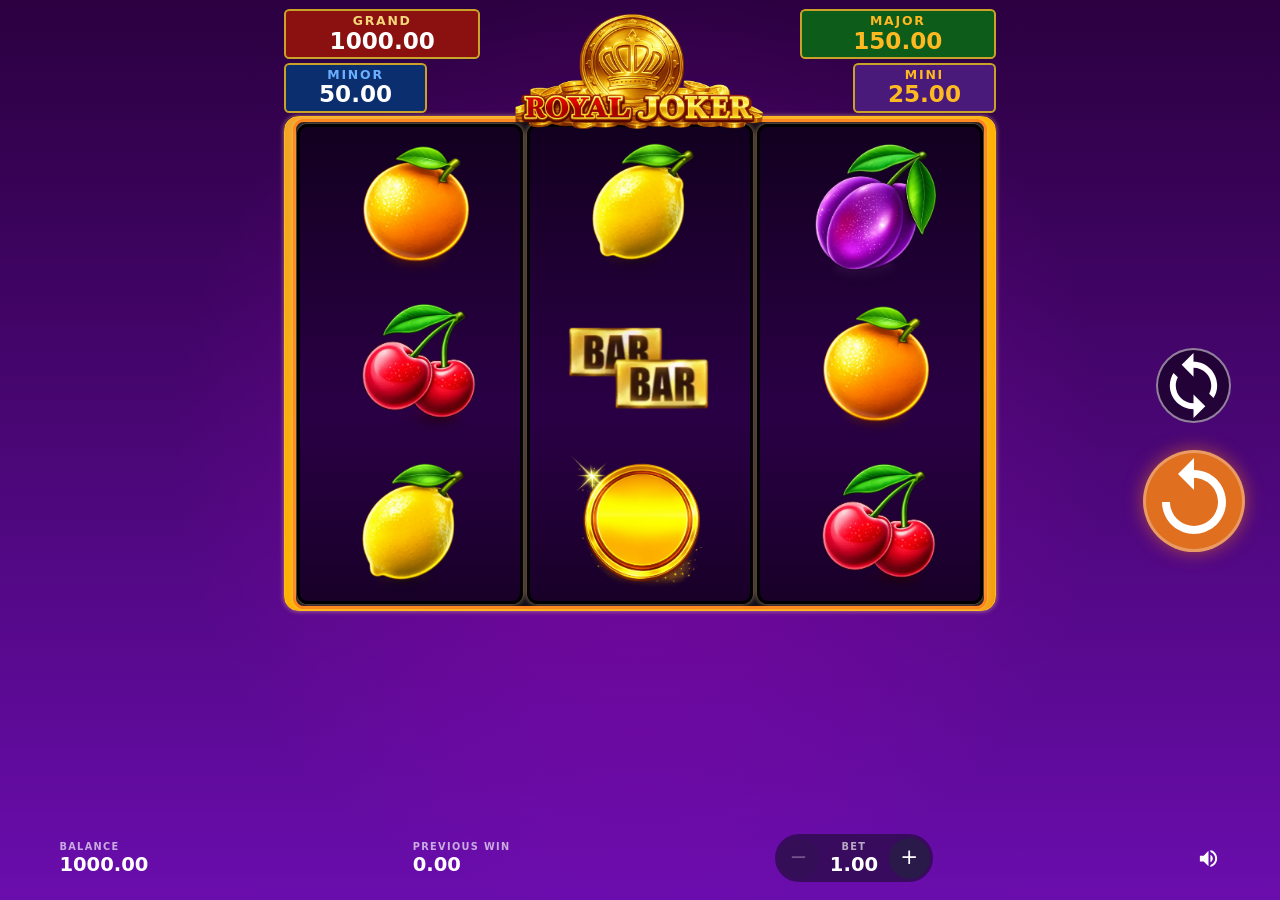
==== commit 1d38d8d6: "fix double zoom" ====
--- a/docs/index.html
+++ b/docs/index.html
@@ -5,9 +5,9 @@
 		<meta name="viewport" content="width=device-width, initial-scale=1.0, maximum-scale=1.0, user-scalable=no">
 		<link rel="shortcut icon" href="./assets/img/favicon.ico">
 		<title>Royal Joker: Hold and Win</title>
-		<script type="module" crossorigin="" src="./js/index.min.js?v=1774868295454"></script>
-		<link rel="modulepreload" crossorigin="" href="./js/common.min.js?v=1774868295454">
-		<link rel="stylesheet" crossorigin="" href="./css/index.min.css?v=1774868295454">
+		<script type="module" crossorigin="" src="./js/index.min.js?v=1774883718572"></script>
+		<link rel="modulepreload" crossorigin="" href="./js/common.min.js?v=1774883718572">
+		<link rel="stylesheet" crossorigin="" href="./css/index.min.css?v=1774883718572">
 	</head>
 	<body>
 		<div class="wrapper">
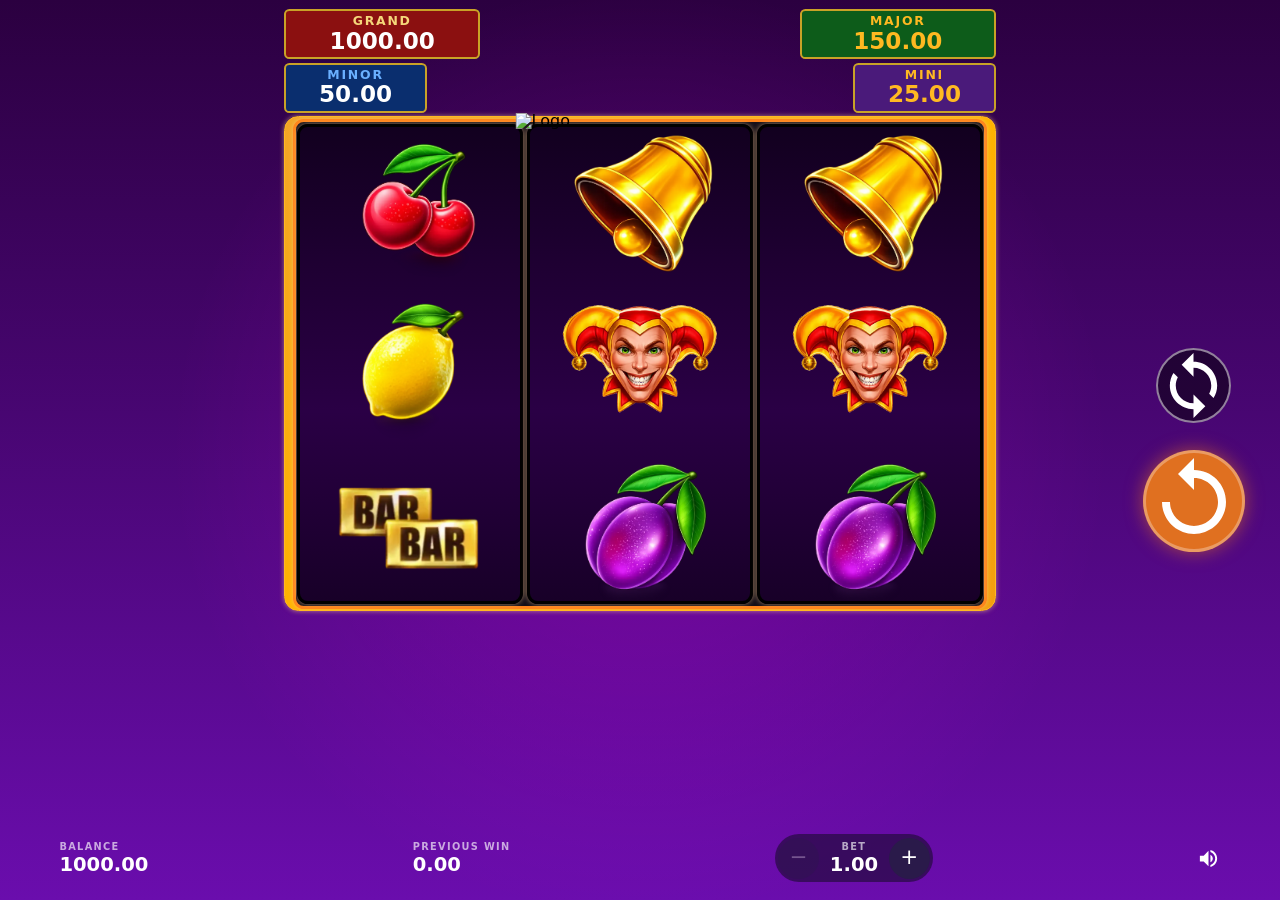
==== commit 812eea92: "fist commit" ====
--- a/docs/index.html
+++ b/docs/index.html
@@ -18,7 +18,7 @@
 							<!-- Header with jackpots and logo -->
 							<div class="game__header">
 								<div class="game__header-coin">
-									<img alt="Logo" fetchpriority="high" src="./assets/img/logo.webp">
+									<img alt="Logo" fetchpriority="high" src="./assets/img/logo.png">
 								</div>
 								<div class="game__header-top">
 									<div class="jackpot jackpot--grand">
@@ -46,57 +46,57 @@
 									<div class="drum__spinner">
 										<div class="drum__column">
 											<div class="drum__image">
-												<img alt="Icon game" src="./assets/img/icon/icon-1.webp">
+												<img alt="Icon game" src="./assets/img/icon/icon-1.png">
 											</div>
 											<div class="drum__image">
-												<img alt="Icon game" src="./assets/img/icon/icon-2.webp">
+												<img alt="Icon game" src="./assets/img/icon/icon-2.png">
 											</div>
 											<div class="drum__image">
-												<img alt="Icon game" src="./assets/img/icon/icon-3.webp">
+												<img alt="Icon game" src="./assets/img/icon/icon-3.png">
 											</div>
 										</div>
 										<div class="drum__column">
 											<div class="drum__image">
-												<img alt="Icon game" src="./assets/img/icon/icon-5.webp">
+												<img alt="Icon game" src="./assets/img/icon/icon-5.png">
 											</div>
 											<div class="drum__image">
-												<img alt="Icon game" src="./assets/img/icon/icon-6.webp">
+												<img alt="Icon game" src="./assets/img/icon/icon-6.png">
 											</div>
 											<div class="drum__image">
-												<img alt="Icon game" src="./assets/img/icon/icon-7.webp">
+												<img alt="Icon game" src="./assets/img/icon/icon-7.png">
 											</div>
 										</div>
 										<div class="drum__column">
 											<div class="drum__image">
-												<img alt="Icon game" src="./assets/img/icon/icon-1.webp">
+												<img alt="Icon game" src="./assets/img/icon/icon-1.png">
 											</div>
 											<div class="drum__image">
-												<img alt="Icon game" src="./assets/img/icon/icon-2.webp">
+												<img alt="Icon game" src="./assets/img/icon/icon-2.png">
 											</div>
 											<div class="drum__image">
-												<img alt="Icon game" src="./assets/img/icon/icon-3.webp">
+												<img alt="Icon game" src="./assets/img/icon/icon-3.png">
 											</div>
 										</div>
 										<div class="drum__column">
 											<div class="drum__image">
-												<img alt="Icon game" src="./assets/img/icon/icon-5.webp">
+												<img alt="Icon game" src="./assets/img/icon/icon-5.png">
 											</div>
 											<div class="drum__image">
-												<img alt="Icon game" src="./assets/img/icon/icon-6.webp">
+												<img alt="Icon game" src="./assets/img/icon/icon-6.png">
 											</div>
 											<div class="drum__image">
-												<img alt="Icon game" src="./assets/img/icon/icon-7.webp">
+												<img alt="Icon game" src="./assets/img/icon/icon-7.png">
 											</div>
 										</div>
 										<div class="drum__column">
 											<div class="drum__image">
-												<img alt="Icon game" src="./assets/img/icon/icon-1.webp">
+												<img alt="Icon game" src="./assets/img/icon/icon-1.png">
 											</div>
 											<div class="drum__image">
-												<img alt="Icon game" src="./assets/img/icon/icon-2.webp">
+												<img alt="Icon game" src="./assets/img/icon/icon-2.png">
 											</div>
 											<div class="drum__image">
-												<img alt="Icon game" src="./assets/img/icon/icon-3.webp">
+												<img alt="Icon game" src="./assets/img/icon/icon-3.png">
 											</div>
 										</div>
 									</div>
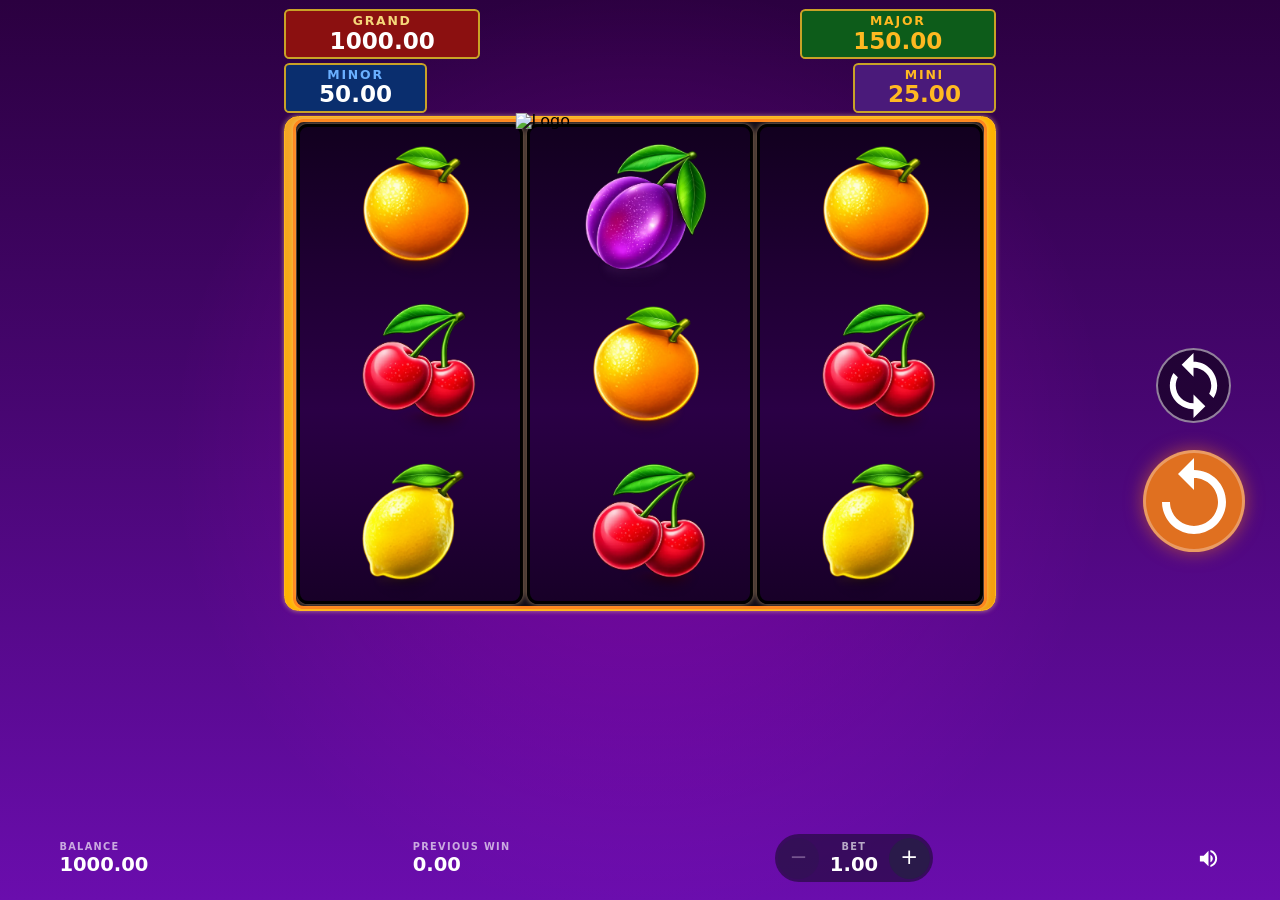
==== commit fdc31d42: "uppdate style" ====
--- a/docs/index.html
+++ b/docs/index.html
@@ -143,9 +143,9 @@
 						<div class="popup__overlay"></div>
 						<div class="popup__content">
 							<div class="popup__inner">
-								<h2 class="popup__title">Congratulations!</h2>
-								<p class="popup__text">Ready to continue playing?</p>
-								<a class="cta-button" href="#">Download Now</a>
+								<h2 class="popup__title">CLAIM YOUR BONUS!</h2>
+								<p class="popup__text">1500 € + 250 FS</p>
+								<a class="cta-button" href="#">GET BONUS</a>
 							</div>
 						</div>
 					</div>
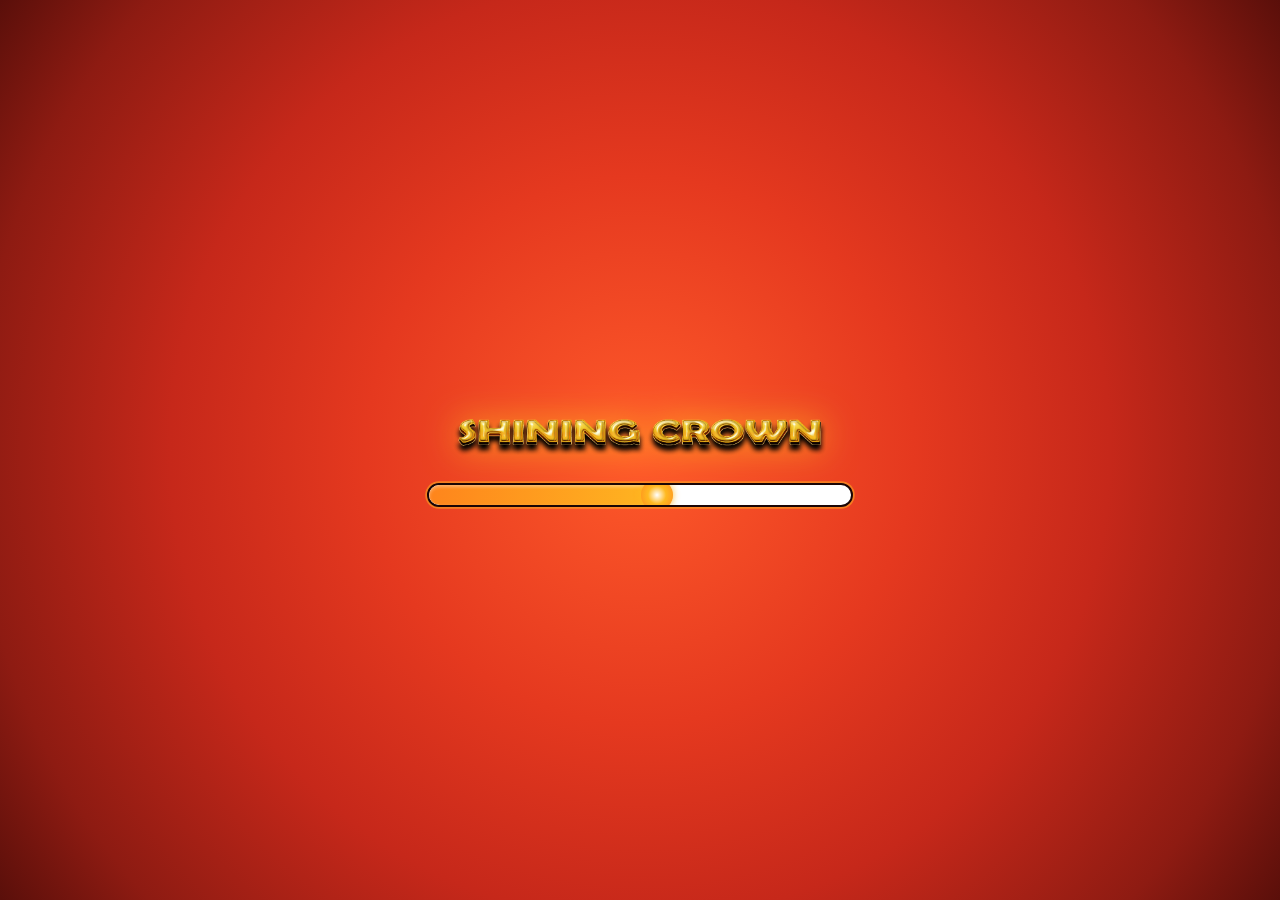
==== commit a4020255: "build" ====
--- a/docs/index.html
+++ b/docs/index.html
@@ -5,12 +5,23 @@
 		<meta name="viewport" content="width=device-width, initial-scale=1.0, maximum-scale=1.0, user-scalable=no">
 		<link rel="shortcut icon" href="./assets/img/favicon.ico">
 		<title>Royal Joker: Hold and Win</title>
-		<script type="module" crossorigin="" src="./js/index.min.js?v=1774883718572"></script>
-		<link rel="modulepreload" crossorigin="" href="./js/common.min.js?v=1774883718572">
-		<link rel="stylesheet" crossorigin="" href="./css/index.min.css?v=1774883718572">
+		<script type="module" crossorigin="" src="./js/index.min.js?v=1778840927630"></script>
+		<link rel="modulepreload" crossorigin="" href="./js/common.min.js?v=1778840927630">
+		<link rel="stylesheet" crossorigin="" href="./css/index.min.css?v=1778840927630">
 	</head>
 	<body>
 		<div class="wrapper">
+			<div class="preloader" id="preloader">
+				<div class="preloader__inner">
+					<source srcset="./assets/img/logo.png" type="image/png">
+					<img class="preloader__logo" alt="Shining Crown" src="./assets/img/logo.png">
+					<div class="preloader__bar-wrap">
+						<div class="preloader__bar">
+							<div class="preloader__fill" id="preloaderFill"></div>
+						</div>
+					</div>
+				</div>
+			</div>
 			<main class="page">
 				<div class="page__container">
 					<div class="game">
@@ -18,6 +29,7 @@
 							<!-- Header with jackpots and logo -->
 							<div class="game__header">
 								<div class="game__header-coin">
+									<source srcset="./assets/img/logo.png" type="image/png">
 									<img alt="Logo" fetchpriority="high" src="./assets/img/logo.png">
 								</div>
 								<div class="game__header-top">
@@ -46,56 +58,71 @@
 									<div class="drum__spinner">
 										<div class="drum__column">
 											<div class="drum__image">
+												<source srcset="./assets/img/icon/icon-1.png" type="image/png">
 												<img alt="Icon game" src="./assets/img/icon/icon-1.png">
 											</div>
 											<div class="drum__image">
+												<source srcset="./assets/img/icon/icon-2.png" type="image/png">
 												<img alt="Icon game" src="./assets/img/icon/icon-2.png">
 											</div>
 											<div class="drum__image">
+												<source srcset="./assets/img/icon/icon-3.png" type="image/png">
 												<img alt="Icon game" src="./assets/img/icon/icon-3.png">
 											</div>
 										</div>
 										<div class="drum__column">
 											<div class="drum__image">
+												<source srcset="./assets/img/icon/icon-5.png" type="image/png">
 												<img alt="Icon game" src="./assets/img/icon/icon-5.png">
 											</div>
 											<div class="drum__image">
+												<source srcset="./assets/img/icon/icon-6.png" type="image/png">
 												<img alt="Icon game" src="./assets/img/icon/icon-6.png">
 											</div>
 											<div class="drum__image">
+												<source srcset="./assets/img/icon/icon-7.png" type="image/png">
 												<img alt="Icon game" src="./assets/img/icon/icon-7.png">
 											</div>
 										</div>
 										<div class="drum__column">
 											<div class="drum__image">
+												<source srcset="./assets/img/icon/icon-1.png" type="image/png">
 												<img alt="Icon game" src="./assets/img/icon/icon-1.png">
 											</div>
 											<div class="drum__image">
+												<source srcset="./assets/img/icon/icon-2.png" type="image/png">
 												<img alt="Icon game" src="./assets/img/icon/icon-2.png">
 											</div>
 											<div class="drum__image">
+												<source srcset="./assets/img/icon/icon-3.png" type="image/png">
 												<img alt="Icon game" src="./assets/img/icon/icon-3.png">
 											</div>
 										</div>
 										<div class="drum__column">
 											<div class="drum__image">
+												<source srcset="./assets/img/icon/icon-5.png" type="image/png">
 												<img alt="Icon game" src="./assets/img/icon/icon-5.png">
 											</div>
 											<div class="drum__image">
+												<source srcset="./assets/img/icon/icon-6.png" type="image/png">
 												<img alt="Icon game" src="./assets/img/icon/icon-6.png">
 											</div>
 											<div class="drum__image">
+												<source srcset="./assets/img/icon/icon-7.png" type="image/png">
 												<img alt="Icon game" src="./assets/img/icon/icon-7.png">
 											</div>
 										</div>
 										<div class="drum__column">
 											<div class="drum__image">
+												<source srcset="./assets/img/icon/icon-1.png" type="image/png">
 												<img alt="Icon game" src="./assets/img/icon/icon-1.png">
 											</div>
 											<div class="drum__image">
+												<source srcset="./assets/img/icon/icon-2.png" type="image/png">
 												<img alt="Icon game" src="./assets/img/icon/icon-2.png">
 											</div>
 											<div class="drum__image">
+												<source srcset="./assets/img/icon/icon-3.png" type="image/png">
 												<img alt="Icon game" src="./assets/img/icon/icon-3.png">
 											</div>
 										</div>
--- a/docs/css/index.min.css
+++ b/docs/css/index.min.css
@@ -1 +1 @@
-*{padding:0;margin:0;border:0rem}*,*:before,*:after{box-sizing:border-box}*:before,*:after{display:inline-block}html,body{height:100%}body{line-height:1;scrollbar-gutter:stable;-ms-text-size-adjust:100%;-moz-text-size-adjust:100%;-webkit-text-size-adjust:100%;-webkit-font-smoothing:antialiased;-moz-osx-font-smoothing:grayscale}input,button,textarea{font-family:inherit;font-size:inherit;line-height:inherit;color:inherit;background-color:transparent}input,textarea{width:100%}label{display:inline-block}button,select,option{cursor:pointer}a{display:inline-block;color:inherit;text-decoration:none}ul li{list-style:none}img{max-width:100%;height:auto;vertical-align:middle}h1,h2,h3,h4,h5,h6{font-weight:inherit;font-size:inherit}address{font-style:normal}body{color:#000;font-family:system-ui,-apple-system,BlinkMacSystemFont,Segoe UI,Roboto,sans-serif;font-size:1rem;background:#000}[data-fls-scrolllock] body{overflow:hidden;touch-action:none;overscroll-behavior:none}.wrapper{min-height:100%;display:flex;flex-direction:column;overflow:clip}.wrapper>main{flex:1 1 auto}.wrapper>*{min-width:0}.rotate-overlay{display:none;position:fixed;top:0;left:0;width:100%;height:100vh;height:100dvh;z-index:99999;background:#000;align-items:center;justify-content:center}.rotate-overlay__content{display:flex;flex-direction:column;align-items:center;gap:1.5rem;color:#fff;text-align:center;padding:1.25rem}.rotate-overlay__content svg{width:6.25rem;height:6.25rem;animation:rotate-hint 1.5s ease-in-out infinite alternate}.rotate-overlay__content p{font-size:2.5rem;max-width:36rem;line-height:1.4}@keyframes rotate-hint{0%{transform:rotate(0)}to{transform:rotate(-90deg)}}.page{background:radial-gradient(circle at center,rgba(255,0,255,.2),transparent 60%),linear-gradient(180deg,#2b0040,#6a0dad);min-height:100vh;min-height:100dvh;display:flex;flex-direction:column}.page__container{display:flex;align-items:center;justify-content:center;flex:1}.game{width:100%;height:100vh;height:100dvh;height:calc(var(--vh, 1vh) * 100);position:relative;z-index:5;padding:calc(10 / 1440 * 100vw) calc(30 / 1440 * 100vw);display:flex;flex-direction:column;justify-content:space-between}.game__wrap{width:100%;padding:0 calc(80 / 1440 * 100vw)}.game__header{position:relative;z-index:100;display:grid;grid-template-rows:auto auto;max-width:calc(800 / 1440 * 100vw);margin:0 auto}.game__header-coin{position:absolute;left:50%;bottom:-1.25vw;transform:translate(-50%);width:calc(280 / 1440 * 100vw);pointer-events:none}.game__header-coin img{width:100%;height:auto}.game__header-top{display:flex;justify-content:space-between;gap:calc(10 / 1440 * 100vw)}.game__header-bottom{display:flex;align-items:center;justify-content:space-between;gap:calc(10 / 1440 * 100vw);margin-top:calc(4 / 1440 * 100vw)}.game__title{font-family:serif;font-size:calc(42 / 1440 * 100vw);font-weight:900;font-style:italic;color:#e8a000;text-shadow:0 0 calc(8 / 1440 * 100vw) rgba(255,180,0,.9),0.125rem 0.125rem 0 #7a1a00,-0.0625rem -0.0625rem 0 #7a1a00;letter-spacing:calc(2 / 1440 * 100vw);text-transform:uppercase;line-height:1;white-space:nowrap}.game__field{margin-top:calc(4 / 1440 * 100vw);display:flex;flex-direction:column;align-items:center;position:relative}.jackpot{display:flex;flex-direction:column;align-items:center;padding:calc(5 / 1440 * 100vw) 1.25vw;border:calc(3 / 1440 * 100vw) solid #c9a227;border-radius:calc(6 / 1440 * 100vw);flex:1}.jackpot__label{font-size:calc(14 / 1440 * 100vw);font-weight:700;text-transform:uppercase;letter-spacing:calc(2 / 1440 * 100vw);margin-bottom:calc(2 / 1440 * 100vw);color:#ffb921}.jackpot__value{font-size:calc(26 / 1440 * 100vw);font-weight:900;line-height:1;color:#ffb921}.jackpot--grand{background:#8b1010;border-color:#c9a227}.jackpot--grand .jackpot__label{color:#f5d77a}.jackpot--grand .jackpot__value{color:#fff}.jackpot--major{background:#0d5c1a;border-color:#c9a227}.jackpot--major .jackpot__label,.jackpot--major .jackpot__value{color:#ffb921}.jackpot--minor{background:#0a2e6e;border-color:#c9a227}.jackpot--minor .jackpot__label{color:#6ab0ff}.jackpot--minor .jackpot__value{color:#fff}.jackpot--mini{background:#4a1a7a;border-color:#c9a227}.jackpot--mini .jackpot__label,.jackpot--mini .jackpot__value{color:#ffb921}.jackpot--grand,.jackpot--major{max-width:calc(220 / 1440 * 100vw)}.jackpot--minor,.jackpot--mini{max-width:calc(160 / 1440 * 100vw)}.drum{display:flex;align-items:center;justify-content:space-around;overflow:hidden;position:relative;max-width:calc(800 / 1440 * 100vw);width:100%;background:linear-gradient(145deg,#f2a527,#ffb300,#f39f0f);border:calc(2 / 1440 * 100vw) solid #ffb921;box-shadow:0 0 calc(6 / 1440 * 100vw) #f6c98b99;padding:calc(2 / 1440 * 100vw) calc(8 / 1440 * 100vw);border-radius:calc(16 / 1440 * 100vw)}.drum__spinner{width:100%;height:100%;display:grid;grid-template-columns:repeat(3,1fr);background:#16101a;position:relative;z-index:10;border:calc(4 / 1440 * 100vw) solid #fe851c;box-shadow:0 0 calc(6 / 1440 * 100vw) #f6c98b99;border-radius:calc(12 / 1440 * 100vw)}.drum__column{position:relative;overflow:hidden;z-index:10;background:linear-gradient(180deg,#12001f,#1f0033,#2a0045 60%,#180028);border:calc(4 / 1440 * 100vw) solid #000;box-shadow:0 0 calc(6 / 1440 * 100vw) #f6c98b99;border-radius:calc(12 / 1440 * 100vw);height:37.5vw}.drum__column:not(:first-child),.drum__column:not(:last-child){margin:calc(2 / 1440 * 100vw) calc(2 / 1440 * 100vw)}.drum__strip{display:flex;flex-direction:column;will-change:transform;filter:blur(0);transition:filter .3s ease-in-out}.drum__strip.active{filter:blur(0.0625rem)}.drum__image{display:flex;align-items:center;justify-content:center;width:100%;height:12.5vw;flex-shrink:0}.drum__image img{max-width:100%;max-height:100%;width:auto;height:auto;object-fit:contain}.bigwin-animation{animation:pulse .3s ease-in-out infinite alternate}.smallwin-animation{animation:pulse .5s ease-in-out 2}@keyframes pulse{0%{box-shadow:0 0 calc(6 / 1440 * 100vw) #f6c98b99}to{box-shadow:0 0 calc(30 / 1440 * 100vw) #ffd700e6,0 0 calc(60 / 1440 * 100vw) #ffd70080}}.win-flash{position:absolute;width:calc(20 / 1440 * 100vw);height:calc(20 / 1440 * 100vw);background:radial-gradient(circle,rgb(255,255,255) 0%,rgba(255,215,0,.8) 50%,transparent 70%);border-radius:50%;pointer-events:none;animation:flash .6s ease-out forwards;z-index:100}@keyframes flash{0%{transform:scale(0);opacity:1}to{transform:scale(3);opacity:0}}.win-line-svg{opacity:0;transition:opacity .3s ease}.win-line-svg.visible{opacity:1}.win-line{fill:none;stroke:linear;stroke:url(#winLineGradient);stroke:#fc0;stroke-width:calc(6 / 1440 * 100vw);stroke-linecap:round;stroke-linejoin:round;filter:drop-shadow(0 0 calc(8 / 1440 * 100vw) rgba(255,200,0,.8)) drop-shadow(0 0 calc(15 / 1440 * 100vw) rgba(255,150,0,.6));animation:lineGlow .5s ease-in-out infinite alternate}.win-line-dot{fill:#fff;stroke:#fc0;stroke-width:calc(3 / 1440 * 100vw);filter:drop-shadow(0 0 calc(6 / 1440 * 100vw) rgba(255,200,0,.9));animation:dotPulse .4s ease-in-out infinite alternate}@keyframes lineGlow{0%{stroke-width:calc(5 / 1440 * 100vw);filter:drop-shadow(0 0 calc(8 / 1440 * 100vw) rgba(255,200,0,.8)) drop-shadow(0 0 calc(15 / 1440 * 100vw) rgba(255,150,0,.6))}to{stroke-width:calc(8 / 1440 * 100vw);filter:drop-shadow(0 0 calc(12 / 1440 * 100vw) rgb(255,200,0)) drop-shadow(0 0 calc(25 / 1440 * 100vw) rgba(255,150,0,.8))}}@keyframes dotPulse{0%{r:6;opacity:.8}to{r:10;opacity:1}}.drum__image.dimmed{filter:brightness(.4);transition:filter .3s ease}.drum__image.winning{animation:wobble .4s ease-in-out infinite;filter:brightness(1.1) drop-shadow(0 0 calc(8 / 1440 * 100vw) rgba(255,215,0,.8));z-index:20;position:relative}@keyframes wobble{0%{transform:rotate(0)}25%{transform:rotate(5deg)}50%{transform:rotate(0)}75%{transform:rotate(-5deg)}to{transform:rotate(0)}}.drum__image.win-border-animation{position:relative;z-index:20}.win-border-svg{opacity:0;transition:opacity .3s ease}.win-border-svg.active{opacity:1}.win-border-svg .animated-border-rect,.win-border-svg .animated-border-glow{animation:borderRotate 3s linear infinite}.win-border-svg .animated-border-rect-2,.win-border-svg .animated-border-glow-2{animation:borderRotate2 3s linear infinite}@keyframes borderRotate{0%{stroke-dashoffset:0}to{stroke-dashoffset:-800}}@keyframes borderRotate2{0%{stroke-dashoffset:-400}to{stroke-dashoffset:-1200}}.paylines-svg{opacity:0;transition:opacity .3s ease}.paylines-svg.visible{opacity:1}.payline{fill:none;stroke:#ffb921;stroke-width:calc(5 / 1440 * 100vw);stroke-linecap:round;stroke-linejoin:round;paint-order:stroke fill;filter:drop-shadow(0 0 calc(4 / 1440 * 100vw) rgba(0,0,0,.5))}.payline-stroke{fill:none;stroke:#d53404;stroke-width:.625vw;stroke-linecap:round;stroke-linejoin:round}.menu{width:100%;z-index:10;color:#fff}.menu__bar{display:flex;align-items:center;justify-content:space-between;gap:calc(20 / 1440 * 100vw);padding:calc(10 / 1440 * 100vw) calc(20 / 1440 * 100vw)}.menu__info-block{display:flex;flex-direction:column}.menu__info-label{font-size:calc(11 / 1440 * 100vw);font-weight:700;letter-spacing:calc(1.5 / 1440 * 100vw);color:#ffffffa6;text-transform:uppercase;line-height:1;margin-bottom:calc(3 / 1440 * 100vw);white-space:nowrap}.menu__info-value{font-size:calc(22 / 1440 * 100vw);font-weight:700;color:#fff;line-height:1}.menu__wrap{display:flex;align-items:center;gap:0;background-color:#1a0a2e99;border-radius:2.5vw;padding:calc(4 / 1440 * 100vw)}.menu__bet-decrease,.menu__bet-increase{width:calc(46 / 1440 * 100vw);height:calc(46 / 1440 * 100vw);border-radius:50%;background:#2a1a4a;border:none;display:flex;align-items:center;justify-content:center;cursor:pointer;color:#fff;font-size:calc(24 / 1440 * 100vw);font-weight:300;flex-shrink:0;transition:background .15s ease,transform .1s ease;line-height:1;padding-bottom:0.1875rem}.menu__bet-decrease:hover,.menu__bet-increase:hover{background:#3a2a5a}.menu__bet-decrease:active,.menu__bet-increase:active{transform:scale(.92)}.menu__bet-decrease:disabled,.menu__bet-increase:disabled{opacity:.3;cursor:default;pointer-events:none}.menu__bet-info{display:flex;flex-direction:column;align-items:center;padding:0 calc(12 / 1440 * 100vw)}.menu__bet-label-wrap{display:block;font-size:calc(11 / 1440 * 100vw);font-weight:700;letter-spacing:calc(1.5 / 1440 * 100vw);color:#ffffffa6;text-transform:uppercase;line-height:1;margin-bottom:calc(3 / 1440 * 100vw)}.menu__bet-current{display:block;font-size:calc(22 / 1440 * 100vw);font-weight:700;color:#fff;line-height:1;white-space:nowrap}.menu__btn{border-radius:50%;border:none;display:flex;align-items:center;justify-content:center;cursor:pointer;transition:opacity .2s ease,transform .1s ease;color:#fff}.menu__btn:hover{opacity:.8}.menu__btn:active{transform:scale(.95)}.menu__btn--sound .menu__btn-icon:before{content:"";display:block;width:calc(26 / 1440 * 100vw);height:calc(26 / 1440 * 100vw)}.menu__btn--sound .menu__btn-icon:before{background:url("data:image/svg+xml,%3Csvg xmlns='http://www.w3.org/2000/svg' fill='white' viewBox='0 0 24 24'%3E%3Cpath d='M3 9v6h4l5 5V4L7 9H3zm13.5 3c0-1.77-1.02-3.29-2.5-4.03v8.05c1.48-.73 2.5-2.25 2.5-4.02zM14 3.23v2.06c2.89.86 5 3.54 5 6.71s-2.11 5.85-5 6.71v2.06c4.01-.91 7-4.49 7-8.77s-2.99-7.86-7-8.77z'/%3E%3C/svg%3E") center/contain no-repeat}.menu__btn--sound.sound-off{opacity:.4}.menu__btn--sound.sound-off .menu__btn-icon:before{background-image:url("data:image/svg+xml,%3Csvg xmlns='http://www.w3.org/2000/svg' fill='white' viewBox='0 0 24 24'%3E%3Cpath d='M16.5 12c0-1.77-1.02-3.29-2.5-4.03v2.21l2.45 2.45c.03-.2.05-.41.05-.63zm2.5 0c0 .94-.2 1.82-.54 2.64l1.51 1.51C20.63 14.91 21 13.5 21 12c0-4.28-2.99-7.86-7-8.77v2.06c2.89.86 5 3.54 5 6.71zM4.27 3L3 4.27 7.73 9H3v6h4l5 5v-6.73l4.25 4.25c-.67.52-1.42.93-2.25 1.18v2.06c1.38-.31 2.63-.95 3.69-1.81L19.73 21 21 19.73l-9-9L4.27 3zM12 4L9.91 6.09 12 8.18V4z'/%3E%3C/svg%3E")}.menu__btn.disabled{opacity:.5;pointer-events:none}.spin-controls{position:absolute;top:50%;right:1.25rem;transform:translateY(-50%);display:flex;flex-direction:column;align-items:center;gap:calc(30 / 1440 * 100vw);z-index:20}.menu__btn--auto{border-radius:50%;border:calc(3 / 1440 * 100vw) solid rgba(255,255,255,.5);background:#00000080;display:flex;align-items:center;justify-content:center;cursor:pointer;transition:opacity .2s ease,transform .1s ease}.menu__btn--auto:hover{opacity:.85}.menu__btn--auto:active{transform:scale(.95)}.menu__btn--auto.disabled{opacity:.4;pointer-events:none}.menu__btn--auto .menu__btn-icon:before{content:"";display:block;width:calc(80 / 1440 * 100vw);height:calc(80 / 1440 * 100vw);background:url("data:image/svg+xml,%3Csvg xmlns='http://www.w3.org/2000/svg' fill='white' viewBox='0 0 24 24'%3E%3Cpath d='M12 4V1L8 5l4 4V6c3.31 0 6 2.69 6 6 0 1.01-.25 1.97-.7 2.8l1.46 1.46C19.54 15.03 20 13.57 20 12c0-4.42-3.58-8-8-8zm0 14c-3.31 0-6-2.69-6-6 0-1.01.25-1.97.7-2.8L5.24 7.74C4.46 8.97 4 10.43 4 12c0 4.42 3.58 8 8 8v3l4-4-4-4v3z'/%3E%3C/svg%3E") center/contain no-repeat}.menu__btn--spin{width:calc(115 / 1440 * 100vw);height:calc(115 / 1440 * 100vw);border-radius:50%;background:#e07020;border:calc(4 / 1440 * 100vw) solid rgba(255,255,255,.3);display:flex;flex-direction:column;align-items:center;justify-content:center;cursor:pointer;transition:opacity .2s ease,transform .1s ease;box-shadow:0 0 calc(20 / 1440 * 100vw) #e0702099;position:relative}.menu__btn--spin:hover{opacity:.9}.menu__btn--spin:active{transform:scale(.95)}.menu__btn--spin.disabled{opacity:.4;pointer-events:none}.menu__btn--spin:before{content:"";margin-top:0.078125rem;position:absolute;top:50%;transform:translateY(-50%);width:100%;height:100%;display:block;background:url("data:image/svg+xml,%3Csvg xmlns='http://www.w3.org/2000/svg' fill='white' viewBox='0 0 24 24'%3E%3Cpath d='M12 4V1L8 5l4 4V6c3.31 0 6 2.69 6 6s-2.69 6-6 6-6-2.69-6-6H4c0 4.42 3.58 8 8 8s8-3.58 8-8-3.58-8-8-8z'/%3E%3C/svg%3E") center/contain no-repeat}.popup{position:fixed;top:0;left:0;width:100%;height:100%;z-index:1000;opacity:0;visibility:hidden;transition:opacity .5s ease,visibility .5s ease}.popup.show{opacity:1;visibility:visible}.popup.show .popup__overlay{opacity:1}.popup.show .popup__content{scale:1;opacity:1}.popup__overlay{position:absolute;top:0;left:0;width:100%;height:100%;background:#000000a6;-webkit-backdrop-filter:blur(calc(10 / 1440 * 100vw));backdrop-filter:blur(calc(10 / 1440 * 100vw));opacity:0;transition:opacity .5s ease}.popup__content{position:absolute;top:50%;left:50%;transform:translate(-50%,-50%);scale:.7;opacity:0;transition:all .5s cubic-bezier(.68,-.55,.265,1.55);z-index:100}.popup__inner{background:radial-gradient(ellipse at center,#5a008c40,#28004699,#0a0014),linear-gradient(180deg,#140022,#2a0045);border:calc(4 / 1440 * 100vw) solid #ffd700;border-radius:calc(30 / 1440 * 100vw);padding:calc(50 / 1440 * 100vw) calc(60 / 1440 * 100vw);text-align:center;box-shadow:0 calc(20 / 1440 * 100vw) calc(60 / 1440 * 100vw) #ffd7004d,0 0 calc(40 / 1440 * 100vw) #ff6b9d66,inset 0 calc(2 / 1440 * 100vw) calc(20 / 1440 * 100vw) #ffffff1a;position:relative;overflow:hidden;display:flex;flex-direction:column;align-items:center;justify-content:center}.popup__title{font-size:calc(48 / 1440 * 100vw);font-weight:700;color:gold;text-shadow:0 0 calc(20 / 1440 * 100vw) rgba(255,215,0,.5),0 calc(4 / 1440 * 100vw) calc(8 / 1440 * 100vw) rgba(0,0,0,.5);margin-bottom:calc(20 / 1440 * 100vw);text-transform:uppercase;letter-spacing:calc(2 / 1440 * 100vw);animation:titleGlow 2s ease-in-out infinite}.popup__text{font-size:calc(24 / 1440 * 100vw);font-weight:600;color:#fff;margin-bottom:calc(40 / 1440 * 100vw);text-shadow:0 calc(2 / 1440 * 100vw) calc(4 / 1440 * 100vw) rgba(0,0,0,.5)}.cta-button{background-color:#fe851c;color:#fff;padding:calc(15 / 1440 * 100vw) calc(25 / 1440 * 100vw);font-size:calc(22 / 1440 * 100vw);font-weight:700;border-radius:calc(12 / 1440 * 100vw);text-align:center;animation:ctaPulse 1.5s ease-in-out infinite}@keyframes ctaPulse{0%{transform:scale(1);box-shadow:0 0 #fe851cb3}50%{transform:scale(1.05);box-shadow:0 0 calc(20 / 1440 * 100vw) calc(10 / 1440 * 100vw) #fe851c4d}to{transform:scale(1);box-shadow:0 0 #fe851c00}}.confetti-canvas{position:fixed;top:0;left:0;width:100%;height:100%;pointer-events:none;z-index:99;opacity:0;transition:opacity .3s ease}.popup.show .confetti-canvas{opacity:1}.confetti-canvas canvas{display:block}@media not (max-width:90em){[class*=__container]{padding-left:0.9375rem}[class*=__container]{padding-right:0.9375rem}}@media (pointer:coarse)and (orientation:landscape)and (max-height:31.25rem){.wrapper{display:none}.rotate-overlay{display:flex;overflow:hidden;touch-action:none;overscroll-behavior:none}}@media (not (max-width:23.4375em))and (max-width:90em){[class*=__container]{padding-left:clamp(0.9375rem,0.9375rem + 0vw,0.9375rem)}[class*=__container]{padding-right:clamp(0.9375rem,0.9375rem + 0vw,0.9375rem)}}@media (max-width:23.4375em){[class*=__container]{padding-left:0.9375rem}[class*=__container]{padding-right:0.9375rem}}@media (pointer:coarse){.game{padding-left:0;padding-right:0;justify-content:center;gap:1.25rem}.game__wrap{padding:0}.game__header{min-width:100%}.game__header-coin{max-width:11.25rem;width:100%}.game__header-top{gap:0.375rem}.game__header-bottom{gap:0.375rem;margin-top:0.1875rem}.game__title{font-size:1.375rem;letter-spacing:0.0625rem}.jackpot{padding:0.25rem 0.625rem;min-width:0;border-width:0.125rem;border-radius:0.3125rem}.jackpot__label{font-size:0.5625rem;letter-spacing:0.0625rem}.jackpot__value{font-size:1rem}.jackpot--grand,.jackpot--major{max-width:6.875rem}.jackpot--minor,.jackpot--mini{max-width:5rem}.drum{padding:0.25rem;border-width:0.125rem;border-radius:1rem;max-width:none}.drum__spinner{grid-template-columns:repeat(3,1fr);border-width:0.125rem;border-radius:0.75rem}.drum__column{height:22.5rem;border-width:0.125rem;border-radius:0.75rem;margin:0.125rem}.drum__column:nth-child(4),.drum__column:nth-child(5){display:none}.drum__image{height:7.5rem;padding:0.625rem}.win-flash{width:1.25rem;height:1.25rem}.menu__bar{gap:0.75rem;padding:0.5rem 0.75rem}.menu__info-label{font-size:0.5625rem;letter-spacing:0.0625rem;margin-bottom:0.125rem}.menu__info-value{font-size:1.125rem}.menu__wrap{border-radius:2.25rem;padding:0.25rem}.menu__bet-decrease,.menu__bet-increase{width:2.375rem;height:2.375rem;font-size:1.25rem}.menu__bet-info{padding:0 0.5rem}.menu__bet-label-wrap{font-size:0.5625rem;letter-spacing:0.0625rem;margin-bottom:0.125rem}.menu__bet-current{font-size:1.125rem}.menu__btn--sound .menu__btn-icon:before{width:1.375rem;height:1.375rem}.spin-controls{position:static;flex-direction:row;transform:none;justify-content:center;padding:0.5rem 0.75rem;gap:1.25rem}.menu__btn--auto .menu__btn-icon:before{width:2.8125rem;height:2.8125rem}.menu__btn--spin{width:5rem;height:5rem}.popup__inner{padding:2.5rem 1.875rem;border-radius:1.25rem;border-width:0.1875rem}.popup__title{font-size:1.5rem;margin-bottom:0.9375rem;letter-spacing:0.125rem}.popup__text{font-size:1rem;margin-bottom:1.875rem}.cta-button{padding:0.9375rem 1.5625rem;font-size:1.375rem;border-radius:0.75rem}}
+*{padding:0;margin:0;border:0rem}*,*:before,*:after{box-sizing:border-box}*:before,*:after{display:inline-block}html,body{height:100%}body{line-height:1;scrollbar-gutter:stable;-ms-text-size-adjust:100%;-moz-text-size-adjust:100%;-webkit-text-size-adjust:100%;-webkit-font-smoothing:antialiased;-moz-osx-font-smoothing:grayscale}input,button,textarea{font-family:inherit;font-size:inherit;line-height:inherit;color:inherit;background-color:transparent}input,textarea{width:100%}label{display:inline-block}button,select,option{cursor:pointer}a{display:inline-block;color:inherit;text-decoration:none}ul li{list-style:none}img{max-width:100%;height:auto;vertical-align:middle}h1,h2,h3,h4,h5,h6{font-weight:inherit;font-size:inherit}address{font-style:normal}body{color:#000;font-family:system-ui,-apple-system,BlinkMacSystemFont,Segoe UI,Roboto,sans-serif;font-size:1rem;background:#000}[data-fls-scrolllock] body{overflow:hidden;touch-action:none;overscroll-behavior:none}.wrapper{min-height:100%;display:flex;flex-direction:column;overflow:clip}.wrapper>main{flex:1 1 auto}.wrapper>*{min-width:0}.rotate-overlay{display:none;position:fixed;top:0;left:0;width:100%;height:100vh;height:100dvh;z-index:99999;background:#000;align-items:center;justify-content:center}.rotate-overlay__content{display:flex;flex-direction:column;align-items:center;gap:1.5rem;color:#fff;text-align:center;padding:1.25rem}.rotate-overlay__content svg{width:6.25rem;height:6.25rem;animation:rotate-hint 1.5s ease-in-out infinite alternate}.rotate-overlay__content p{font-size:2.5rem;max-width:36rem;line-height:1.4}@keyframes rotate-hint{0%{transform:rotate(0)}to{transform:rotate(-90deg)}}.page{background:radial-gradient(circle at center,#ff5a2a,#e5391f 35%,#c6281a,#8e1b12 85%,#5a0f0a);min-height:100vh;min-height:100dvh;display:flex;flex-direction:column}.page__container{display:flex;align-items:center;justify-content:center;flex:1}.game{width:100%;height:100vh;height:100dvh;height:calc(var(--vh, 1vh) * 100);position:relative;z-index:5;padding:calc(10 / 1440 * 100vw) calc(30 / 1440 * 100vw);display:flex;flex-direction:column;justify-content:space-between}.game__wrap{width:100%;padding:0 calc(80 / 1440 * 100vw)}.game__header{position:relative;z-index:100;display:grid;grid-template-rows:auto auto;max-width:calc(800 / 1440 * 100vw);margin:0 auto}.game__header-coin{position:absolute;top:60%;left:50%;bottom:-1.25vw;transform:translate(-50%);width:calc(400 / 1440 * 100vw);pointer-events:none}.game__header-coin img{width:100%;height:auto}.game__header-top{display:flex;justify-content:space-between;gap:calc(10 / 1440 * 100vw)}.game__header-bottom{display:flex;align-items:center;justify-content:space-between;gap:calc(10 / 1440 * 100vw);margin-top:calc(4 / 1440 * 100vw)}.game__title{font-family:serif;font-size:calc(42 / 1440 * 100vw);font-weight:900;font-style:italic;color:#e8a000;text-shadow:0 0 calc(8 / 1440 * 100vw) rgba(255,180,0,.9),0.125rem 0.125rem 0 #7a1a00,-0.0625rem -0.0625rem 0 #7a1a00;letter-spacing:calc(2 / 1440 * 100vw);text-transform:uppercase;line-height:1;white-space:nowrap}.game__field{margin-top:calc(4 / 1440 * 100vw);display:flex;flex-direction:column;align-items:center;position:relative}.jackpot{display:flex;flex-direction:column;align-items:center;padding:calc(5 / 1440 * 100vw) 1.25vw;border:calc(3 / 1440 * 100vw) solid #c9a227;border-radius:calc(6 / 1440 * 100vw);flex:1}.jackpot__label{font-size:calc(14 / 1440 * 100vw);font-weight:700;text-transform:uppercase;letter-spacing:calc(2 / 1440 * 100vw);margin-bottom:calc(2 / 1440 * 100vw);color:#ffb921}.jackpot__value{font-size:calc(26 / 1440 * 100vw);font-weight:900;line-height:1;color:#ffb921}.jackpot--grand{background:#8b1010;border-color:#c9a227}.jackpot--grand .jackpot__label{color:#f5d77a}.jackpot--grand .jackpot__value{color:#fff}.jackpot--major{background:#0d5c1a;border-color:#c9a227}.jackpot--major .jackpot__label,.jackpot--major .jackpot__value{color:#ffb921}.jackpot--minor{background:#0a2e6e;border-color:#c9a227}.jackpot--minor .jackpot__label{color:#6ab0ff}.jackpot--minor .jackpot__value{color:#fff}.jackpot--mini{background:#4a1a7a;border-color:#c9a227}.jackpot--mini .jackpot__label,.jackpot--mini .jackpot__value{color:#ffb921}.jackpot--grand,.jackpot--major{max-width:calc(220 / 1440 * 100vw)}.jackpot--minor,.jackpot--mini{max-width:calc(160 / 1440 * 100vw)}.drum{display:flex;align-items:center;justify-content:space-around;overflow:hidden;position:relative;max-width:calc(800 / 1440 * 100vw);width:100%;background:linear-gradient(145deg,#f2a527,#ffb300,#f39f0f);border:calc(2 / 1440 * 100vw) solid #ffb921;box-shadow:0 0 calc(6 / 1440 * 100vw) #f6c98b99;padding:calc(2 / 1440 * 100vw) calc(8 / 1440 * 100vw);border-radius:calc(16 / 1440 * 100vw)}.drum__spinner{width:100%;height:100%;display:grid;grid-template-columns:repeat(5,1fr);background:#16101a;position:relative;z-index:10;border:calc(4 / 1440 * 100vw) solid #fe851c;box-shadow:0 0 calc(6 / 1440 * 100vw) #f6c98b99;border-radius:calc(12 / 1440 * 100vw)}.drum__column{position:relative;overflow:hidden;z-index:10;background:#5a1e03;border:calc(4 / 1440 * 100vw) solid #000;box-shadow:0 0 calc(6 / 1440 * 100vw) #f6c98b99;border-radius:calc(12 / 1440 * 100vw);height:37.5vw}.drum__column:not(:first-child),.drum__column:not(:last-child){margin:calc(2 / 1440 * 100vw) calc(2 / 1440 * 100vw)}.drum__strip{display:flex;flex-direction:column;will-change:transform;filter:blur(0);transition:filter .3s ease-in-out}.drum__strip.active{filter:blur(0.0625rem)}.drum__image{display:flex;align-items:center;justify-content:center;width:100%;height:12.5vw;flex-shrink:0}.drum__image img{max-width:100%;max-height:100%;width:auto;height:auto;object-fit:contain}.bigwin-animation{animation:pulse .3s ease-in-out infinite alternate}.smallwin-animation{animation:pulse .5s ease-in-out 2}@keyframes pulse{0%{box-shadow:0 0 calc(6 / 1440 * 100vw) #f6c98b99}to{box-shadow:0 0 calc(30 / 1440 * 100vw) #ffd700e6,0 0 calc(60 / 1440 * 100vw) #ffd70080}}.win-flash{position:absolute;width:calc(20 / 1440 * 100vw);height:calc(20 / 1440 * 100vw);background:radial-gradient(circle,rgb(255,255,255) 0%,rgba(255,215,0,.8) 50%,transparent 70%);border-radius:50%;pointer-events:none;animation:flash .6s ease-out forwards;z-index:100}@keyframes flash{0%{transform:scale(0);opacity:1}to{transform:scale(3);opacity:0}}.win-line-svg{opacity:0;transition:opacity .3s ease}.win-line-svg.visible{opacity:1}.win-line{fill:none;stroke:linear;stroke:url(#winLineGradient);stroke:#fc0;stroke-width:calc(6 / 1440 * 100vw);stroke-linecap:round;stroke-linejoin:round;filter:drop-shadow(0 0 calc(8 / 1440 * 100vw) rgba(255,200,0,.8)) drop-shadow(0 0 calc(15 / 1440 * 100vw) rgba(255,150,0,.6));animation:lineGlow .5s ease-in-out infinite alternate}.win-line-dot{fill:#fff;stroke:#fc0;stroke-width:calc(3 / 1440 * 100vw);filter:drop-shadow(0 0 calc(6 / 1440 * 100vw) rgba(255,200,0,.9));animation:dotPulse .4s ease-in-out infinite alternate}@keyframes lineGlow{0%{stroke-width:calc(5 / 1440 * 100vw);filter:drop-shadow(0 0 calc(8 / 1440 * 100vw) rgba(255,200,0,.8)) drop-shadow(0 0 calc(15 / 1440 * 100vw) rgba(255,150,0,.6))}to{stroke-width:calc(8 / 1440 * 100vw);filter:drop-shadow(0 0 calc(12 / 1440 * 100vw) rgb(255,200,0)) drop-shadow(0 0 calc(25 / 1440 * 100vw) rgba(255,150,0,.8))}}@keyframes dotPulse{0%{r:6;opacity:.8}to{r:10;opacity:1}}.drum__image.dimmed{filter:brightness(.4);transition:filter .3s ease}.drum__image.winning{animation:wobble .4s ease-in-out infinite;filter:brightness(1.1) drop-shadow(0 0 calc(8 / 1440 * 100vw) rgba(255,215,0,.8));z-index:20;position:relative}@keyframes wobble{0%{transform:rotate(0)}25%{transform:rotate(5deg)}50%{transform:rotate(0)}75%{transform:rotate(-5deg)}to{transform:rotate(0)}}.drum__image.win-border-animation{position:relative;z-index:20}.win-border-svg{opacity:0;transition:opacity .3s ease}.win-border-svg.active{opacity:1}.win-border-svg .animated-border-rect,.win-border-svg .animated-border-glow{animation:borderRotate 3s linear infinite}.win-border-svg .animated-border-rect-2,.win-border-svg .animated-border-glow-2{animation:borderRotate2 3s linear infinite}@keyframes borderRotate{0%{stroke-dashoffset:0}to{stroke-dashoffset:-800}}@keyframes borderRotate2{0%{stroke-dashoffset:-400}to{stroke-dashoffset:-1200}}.paylines-svg{opacity:0;transition:opacity .3s ease}.paylines-svg.visible{opacity:1}.payline{fill:none;stroke:#ffb921;stroke-width:calc(5 / 1440 * 100vw);stroke-linecap:round;stroke-linejoin:round;paint-order:stroke fill;filter:drop-shadow(0 0 calc(4 / 1440 * 100vw) rgba(0,0,0,.5))}.payline-stroke{fill:none;stroke:#d53404;stroke-width:.625vw;stroke-linecap:round;stroke-linejoin:round}.menu{width:100%;z-index:10;color:#fff}.menu__bar{display:flex;align-items:center;justify-content:space-between;gap:calc(20 / 1440 * 100vw);padding:calc(10 / 1440 * 100vw) calc(20 / 1440 * 100vw)}.menu__info-block{display:flex;flex-direction:column}.menu__info-label{font-size:calc(11 / 1440 * 100vw);font-weight:700;letter-spacing:calc(1.5 / 1440 * 100vw);color:#ffffffa6;text-transform:uppercase;line-height:1;margin-bottom:calc(3 / 1440 * 100vw);white-space:nowrap}.menu__info-value{font-size:calc(22 / 1440 * 100vw);font-weight:700;color:#fff;line-height:1}.menu__wrap{display:flex;align-items:center;gap:0;background-color:#301f0e99;border-radius:2.5vw;padding:calc(4 / 1440 * 100vw)}.menu__bet-decrease,.menu__bet-increase{width:calc(46 / 1440 * 100vw);height:calc(46 / 1440 * 100vw);border-radius:50%;background:#402214;border:none;display:flex;align-items:center;justify-content:center;cursor:pointer;color:#fff;font-size:calc(24 / 1440 * 100vw);font-weight:300;flex-shrink:0;transition:background .15s ease,transform .1s ease;line-height:1;padding-bottom:0.1875rem}.menu__bet-decrease:hover,.menu__bet-increase:hover{background:#931406}.menu__bet-decrease:active,.menu__bet-increase:active{transform:scale(.92)}.menu__bet-decrease:disabled,.menu__bet-increase:disabled{opacity:.3;cursor:default;pointer-events:none}.menu__bet-info{display:flex;flex-direction:column;align-items:center;padding:0 calc(12 / 1440 * 100vw)}.menu__bet-label-wrap{display:block;font-size:calc(11 / 1440 * 100vw);font-weight:700;letter-spacing:calc(1.5 / 1440 * 100vw);color:#ffffffa6;text-transform:uppercase;line-height:1;margin-bottom:calc(3 / 1440 * 100vw)}.menu__bet-current{display:block;font-size:calc(22 / 1440 * 100vw);font-weight:700;color:#fff;line-height:1;white-space:nowrap}.menu__btn{border-radius:50%;border:none;display:flex;align-items:center;justify-content:center;cursor:pointer;transition:opacity .2s ease,transform .1s ease;color:#fff}.menu__btn:hover{opacity:.8}.menu__btn:active{transform:scale(.95)}.menu__btn--sound .menu__btn-icon:before{content:"";display:block;width:calc(26 / 1440 * 100vw);height:calc(26 / 1440 * 100vw)}.menu__btn--sound .menu__btn-icon:before{background:url("data:image/svg+xml,%3Csvg xmlns='http://www.w3.org/2000/svg' fill='white' viewBox='0 0 24 24'%3E%3Cpath d='M3 9v6h4l5 5V4L7 9H3zm13.5 3c0-1.77-1.02-3.29-2.5-4.03v8.05c1.48-.73 2.5-2.25 2.5-4.02zM14 3.23v2.06c2.89.86 5 3.54 5 6.71s-2.11 5.85-5 6.71v2.06c4.01-.91 7-4.49 7-8.77s-2.99-7.86-7-8.77z'/%3E%3C/svg%3E") center/contain no-repeat}.menu__btn--sound.sound-off{opacity:.4}.menu__btn--sound.sound-off .menu__btn-icon:before{background-image:url("data:image/svg+xml,%3Csvg xmlns='http://www.w3.org/2000/svg' fill='white' viewBox='0 0 24 24'%3E%3Cpath d='M16.5 12c0-1.77-1.02-3.29-2.5-4.03v2.21l2.45 2.45c.03-.2.05-.41.05-.63zm2.5 0c0 .94-.2 1.82-.54 2.64l1.51 1.51C20.63 14.91 21 13.5 21 12c0-4.28-2.99-7.86-7-8.77v2.06c2.89.86 5 3.54 5 6.71zM4.27 3L3 4.27 7.73 9H3v6h4l5 5v-6.73l4.25 4.25c-.67.52-1.42.93-2.25 1.18v2.06c1.38-.31 2.63-.95 3.69-1.81L19.73 21 21 19.73l-9-9L4.27 3zM12 4L9.91 6.09 12 8.18V4z'/%3E%3C/svg%3E")}.menu__btn.disabled{opacity:.5;pointer-events:none}.spin-controls{position:absolute;top:50%;right:1.25rem;transform:translateY(-50%);display:flex;flex-direction:column;align-items:center;gap:calc(30 / 1440 * 100vw);z-index:20}.menu__btn--auto{border-radius:50%;border:calc(3 / 1440 * 100vw) solid rgba(255,255,255,.5);background:#00000080;display:flex;align-items:center;justify-content:center;cursor:pointer;transition:opacity .2s ease,transform .1s ease}.menu__btn--auto:hover{opacity:.85}.menu__btn--auto:active{transform:scale(.95)}.menu__btn--auto.disabled{opacity:.4;pointer-events:none}.menu__btn--auto .menu__btn-icon:before{content:"";display:block;width:calc(80 / 1440 * 100vw);height:calc(80 / 1440 * 100vw);background:url("data:image/svg+xml,%3Csvg xmlns='http://www.w3.org/2000/svg' fill='white' viewBox='0 0 24 24'%3E%3Cpath d='M12 4V1L8 5l4 4V6c3.31 0 6 2.69 6 6 0 1.01-.25 1.97-.7 2.8l1.46 1.46C19.54 15.03 20 13.57 20 12c0-4.42-3.58-8-8-8zm0 14c-3.31 0-6-2.69-6-6 0-1.01.25-1.97.7-2.8L5.24 7.74C4.46 8.97 4 10.43 4 12c0 4.42 3.58 8 8 8v3l4-4-4-4v3z'/%3E%3C/svg%3E") center/contain no-repeat}.menu__btn--spin{width:calc(115 / 1440 * 100vw);height:calc(115 / 1440 * 100vw);border-radius:50%;background:#0c0c0ce6;border:calc(4 / 1440 * 100vw) solid rgba(255,255,255,.3);display:flex;flex-direction:column;align-items:center;justify-content:center;cursor:pointer;transition:opacity .2s ease,transform .1s ease;box-shadow:0 0 calc(20 / 1440 * 100vw) #e0702099;position:relative}.menu__btn--spin:hover{opacity:.9}.menu__btn--spin:active{transform:scale(.95)}.menu__btn--spin.disabled{opacity:.4;pointer-events:none}.menu__btn--spin:before{content:"";margin-top:0.078125rem;position:absolute;top:50%;transform:translateY(-50%);width:100%;height:100%;display:block;background:url("data:image/svg+xml,%3Csvg xmlns='http://www.w3.org/2000/svg' fill='white' viewBox='0 0 24 24'%3E%3Cpath d='M12 4V1L8 5l4 4V6c3.31 0 6 2.69 6 6s-2.69 6-6 6-6-2.69-6-6H4c0 4.42 3.58 8 8 8s8-3.58 8-8-3.58-8-8-8z'/%3E%3C/svg%3E") center/contain no-repeat}.popup{position:fixed;top:0;left:0;width:100%;height:100%;z-index:1000;opacity:0;visibility:hidden;transition:opacity .5s ease,visibility .5s ease}.popup.show{opacity:1;visibility:visible}.popup.show .popup__overlay{opacity:1}.popup.show .popup__content{scale:1;opacity:1}.popup__overlay{position:absolute;top:0;left:0;width:100%;height:100%;background:#000000a6;-webkit-backdrop-filter:blur(calc(10 / 1440 * 100vw));backdrop-filter:blur(calc(10 / 1440 * 100vw));opacity:0;transition:opacity .5s ease}.popup__content{position:absolute;top:50%;left:50%;transform:translate(-50%,-50%);scale:.7;opacity:0;transition:all .5s cubic-bezier(.68,-.55,.265,1.55);z-index:100}.popup__inner{background:radial-gradient(circle at center,#ff5a2a,#e5391f 35%,#c6281a,#8e1b12 85%,#5a0f0a);border:calc(4 / 1440 * 100vw) solid #ffd700;border-radius:calc(30 / 1440 * 100vw);padding:calc(50 / 1440 * 100vw) calc(60 / 1440 * 100vw);text-align:center;box-shadow:0 calc(20 / 1440 * 100vw) calc(60 / 1440 * 100vw) #ffd7004d,0 0 calc(40 / 1440 * 100vw) #ff6b9d66,inset 0 calc(2 / 1440 * 100vw) calc(20 / 1440 * 100vw) #ffffff1a;position:relative;overflow:hidden;display:flex;flex-direction:column;align-items:center;justify-content:center}.popup__title{font-size:calc(48 / 1440 * 100vw);font-weight:700;color:gold;text-shadow:0 0 calc(20 / 1440 * 100vw) rgba(255,215,0,.5),0 calc(4 / 1440 * 100vw) calc(8 / 1440 * 100vw) rgba(0,0,0,.5);margin-bottom:calc(20 / 1440 * 100vw);text-transform:uppercase;letter-spacing:calc(2 / 1440 * 100vw);animation:titleGlow 2s ease-in-out infinite}.popup__text{font-size:calc(24 / 1440 * 100vw);font-weight:600;color:#fff;margin-bottom:calc(40 / 1440 * 100vw);text-shadow:0 calc(2 / 1440 * 100vw) calc(4 / 1440 * 100vw) rgba(0,0,0,.5)}.cta-button{background-color:#119b28;color:#fff;padding:calc(15 / 1440 * 100vw) calc(25 / 1440 * 100vw);font-size:calc(22 / 1440 * 100vw);font-weight:700;border-radius:calc(12 / 1440 * 100vw);text-align:center;animation:ctaPulse 1.5s ease-in-out infinite}@keyframes ctaPulse{0%{transform:scale(1);box-shadow:0 0 #fe851cb3}50%{transform:scale(1.05);box-shadow:0 0 calc(20 / 1440 * 100vw) calc(10 / 1440 * 100vw) #fe851c4d}to{transform:scale(1);box-shadow:0 0 #fe851c00}}.preloader{position:fixed;inset:0;z-index:9999;display:flex;align-items:center;justify-content:center;background:radial-gradient(circle at center,#ff5a2a,#e5391f 35%,#c6281a,#8e1b12 85%,#5a0f0a);transition:opacity .5s ease,visibility .5s ease}.preloader.hidden{opacity:0;visibility:hidden;pointer-events:none}.preloader__inner{display:flex;flex-direction:column;align-items:center;gap:calc(30 / 1440 * 100vw)}.preloader__logo{width:calc(420 / 1440 * 100vw);height:auto;filter:drop-shadow(0 0 calc(20 / 1440 * 100vw) rgba(255,185,33,.7))}.preloader__bar-wrap{width:calc(480 / 1440 * 100vw)}.preloader__bar{height:calc(28 / 1440 * 100vw);background:#fff;border-radius:calc(20 / 1440 * 100vw);border:calc(3 / 1440 * 100vw) solid #1a0505;box-shadow:0 0 0 calc(2 / 1440 * 100vw) #ffb92180;overflow:hidden;position:relative}.preloader__fill{height:100%;width:0%;border-radius:calc(20 / 1440 * 100vw);background:linear-gradient(90deg,#fe851c,#ffb921);box-shadow:inset 0 calc(2 / 1440 * 100vw) calc(4 / 1440 * 100vw) #fff6;transition:width .1s linear;position:relative}.preloader__fill:after{content:"";position:absolute;right:0;top:50%;transform:translateY(-50%);width:2.5vw;height:2.5vw;border-radius:50%;background:radial-gradient(circle,#fff,#ffb921 40%,#fe851c);box-shadow:0 0 calc(8 / 1440 * 100vw) #ffb921e6}.confetti-canvas{position:fixed;top:0;left:0;width:100%;height:100%;pointer-events:none;z-index:99;opacity:0;transition:opacity .3s ease}.popup.show .confetti-canvas{opacity:1}.confetti-canvas canvas{display:block}@media not (max-width:90em){[class*=__container]{padding-left:0.9375rem}[class*=__container]{padding-right:0.9375rem}}@media (max-width:47.99875em)and (pointer:coarse){.popup__content{min-width:18.75rem}}@media (pointer:coarse)and (orientation:landscape)and (max-height:31.25rem){.wrapper{display:none}.rotate-overlay{display:flex;overflow:hidden;touch-action:none;overscroll-behavior:none}}@media (not (max-width:23.4375em))and (max-width:90em){[class*=__container]{padding-left:clamp(0.9375rem,0.9375rem + 0vw,0.9375rem)}[class*=__container]{padding-right:clamp(0.9375rem,0.9375rem + 0vw,0.9375rem)}}@media (max-width:23.4375em){[class*=__container]{padding-left:0.9375rem}[class*=__container]{padding-right:0.9375rem}}@media (pointer:coarse){.game{padding-left:0;padding-right:0;justify-content:center;gap:1.25rem}.game__wrap{padding:0}.game__header{min-width:100%}.game__header-coin{max-width:11.25rem;width:100%}.game__header-top{gap:0.375rem}.game__header-bottom{gap:0.375rem;margin-top:0.1875rem}.game__title{font-size:1.375rem;letter-spacing:0.0625rem}.jackpot{padding:0.25rem 0.625rem;min-width:0;border-width:0.125rem;border-radius:0.3125rem}.jackpot__label{font-size:0.5625rem;letter-spacing:0.0625rem}.jackpot__value{font-size:1rem}.jackpot--grand,.jackpot--major{max-width:6.875rem}.jackpot--minor,.jackpot--mini{max-width:5rem}.drum{padding:0.25rem;border-width:0.125rem;border-radius:1rem;max-width:none}.drum__spinner{grid-template-columns:repeat(3,1fr);border-width:0.125rem;border-radius:0.75rem}.drum__column{height:22.5rem;border-width:0.125rem;border-radius:0.75rem;margin:0.125rem}.drum__column:nth-child(4),.drum__column:nth-child(5){display:none}.drum__image{height:7.5rem;padding:0.625rem}.win-flash{width:1.25rem;height:1.25rem}.menu__bar{gap:0.75rem;padding:0.5rem 0.75rem}.menu__info-label{font-size:0.5625rem;letter-spacing:0.0625rem;margin-bottom:0.125rem}.menu__info-value{font-size:1.125rem}.menu__wrap{border-radius:2.25rem;padding:0.25rem}.menu__bet-decrease,.menu__bet-increase{width:2.375rem;height:2.375rem;font-size:1.25rem}.menu__bet-info{padding:0 0.5rem}.menu__bet-label-wrap{font-size:0.5625rem;letter-spacing:0.0625rem;margin-bottom:0.125rem}.menu__bet-current{font-size:1.125rem}.menu__btn--sound .menu__btn-icon:before{width:1.375rem;height:1.375rem}.spin-controls{position:static;flex-direction:row;transform:none;justify-content:center;padding:0.5rem 0.75rem;gap:1.25rem}.menu__btn--auto .menu__btn-icon:before{width:2.8125rem;height:2.8125rem}.menu__btn--spin{width:5rem;height:5rem}.popup__inner{padding:2.5rem 1.875rem;border-radius:1.25rem;border-width:0.1875rem}.popup__title{font-size:1.5rem;margin-bottom:0.9375rem;letter-spacing:0.125rem}.popup__text{font-size:1rem;margin-bottom:1.875rem}.cta-button{padding:0.9375rem 1.5625rem;font-size:1.375rem;border-radius:0.75rem}.preloader__inner{gap:1.5rem}.preloader__logo{width:16.25rem}.preloader__bar-wrap{width:18.75rem}.preloader__bar{height:1.375rem;border-radius:1.25rem;border-width:0.125rem}.preloader__fill:after{width:1.75rem;height:1.75rem}.preloader__fill{border-radius:1.25rem}}
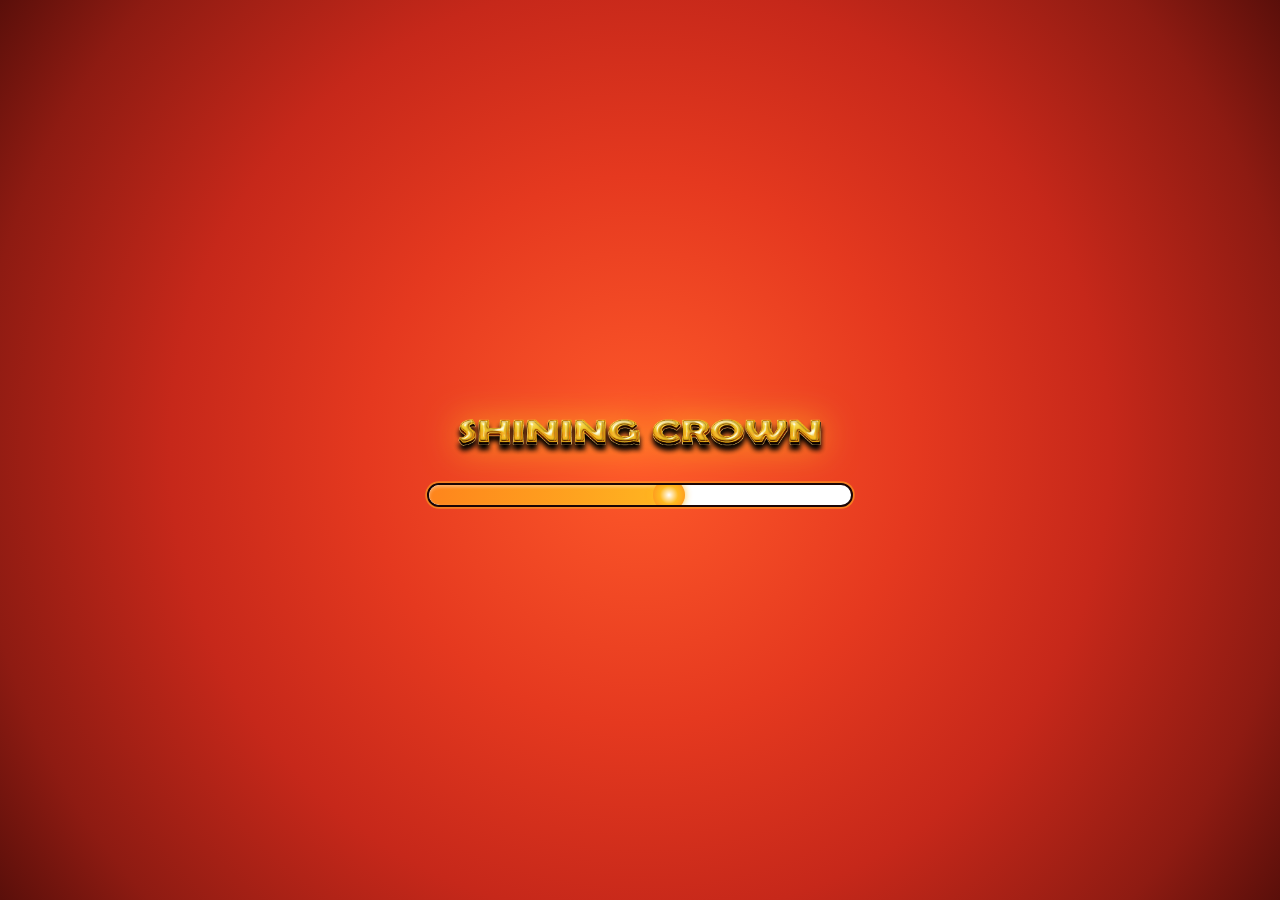
==== commit 36080521: "build game" ====
--- a/docs/index.html
+++ b/docs/index.html
@@ -5,9 +5,9 @@
 		<meta name="viewport" content="width=device-width, initial-scale=1.0, maximum-scale=1.0, user-scalable=no">
 		<link rel="shortcut icon" href="./assets/img/favicon.ico">
 		<title>Royal Joker: Hold and Win</title>
-		<script type="module" crossorigin="" src="./js/index.min.js?v=1778840927630"></script>
-		<link rel="modulepreload" crossorigin="" href="./js/common.min.js?v=1778840927630">
-		<link rel="stylesheet" crossorigin="" href="./css/index.min.css?v=1778840927630">
+		<script type="module" crossorigin="" src="./js/index.min.js?v=1795559388264"></script>
+		<link rel="modulepreload" crossorigin="" href="./js/common.min.js?v=1795559388264">
+		<link rel="stylesheet" crossorigin="" href="./css/index.min.css?v=1795559388264">
 	</head>
 	<body>
 		<div class="wrapper">
